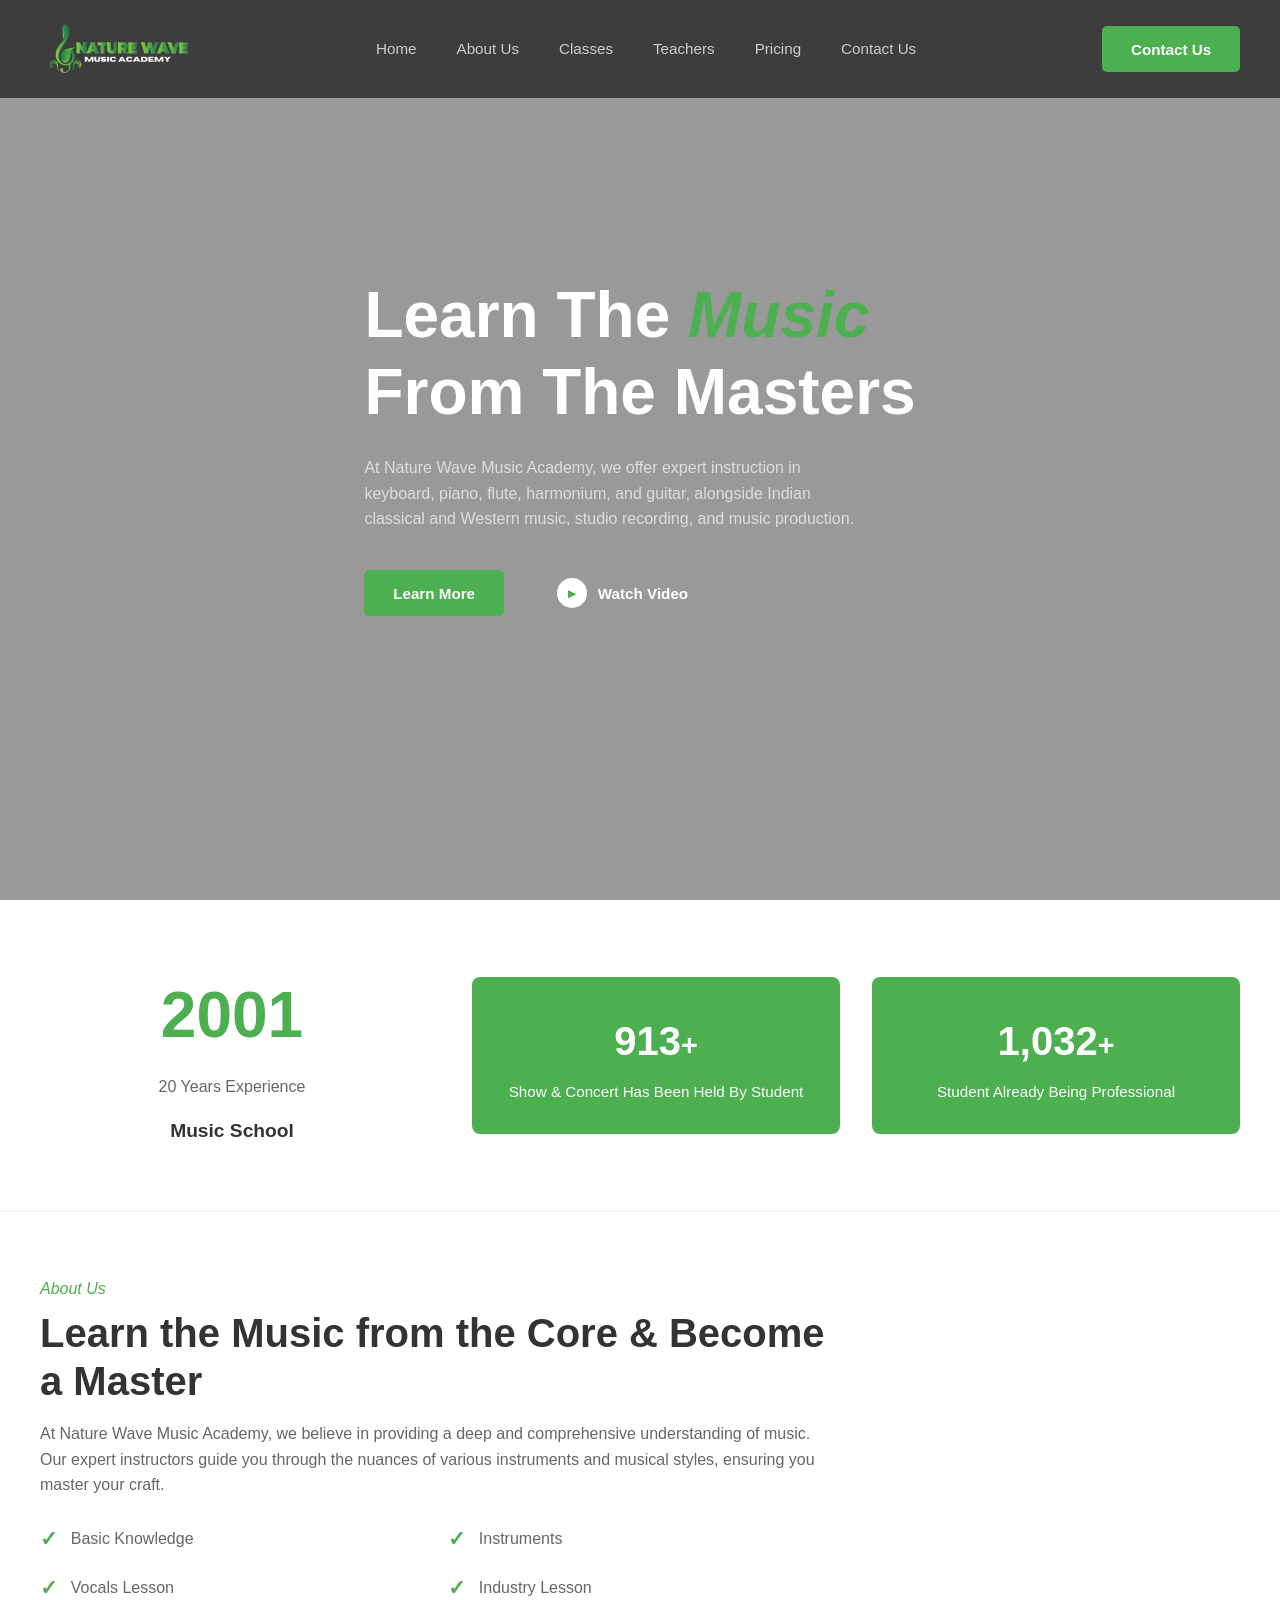
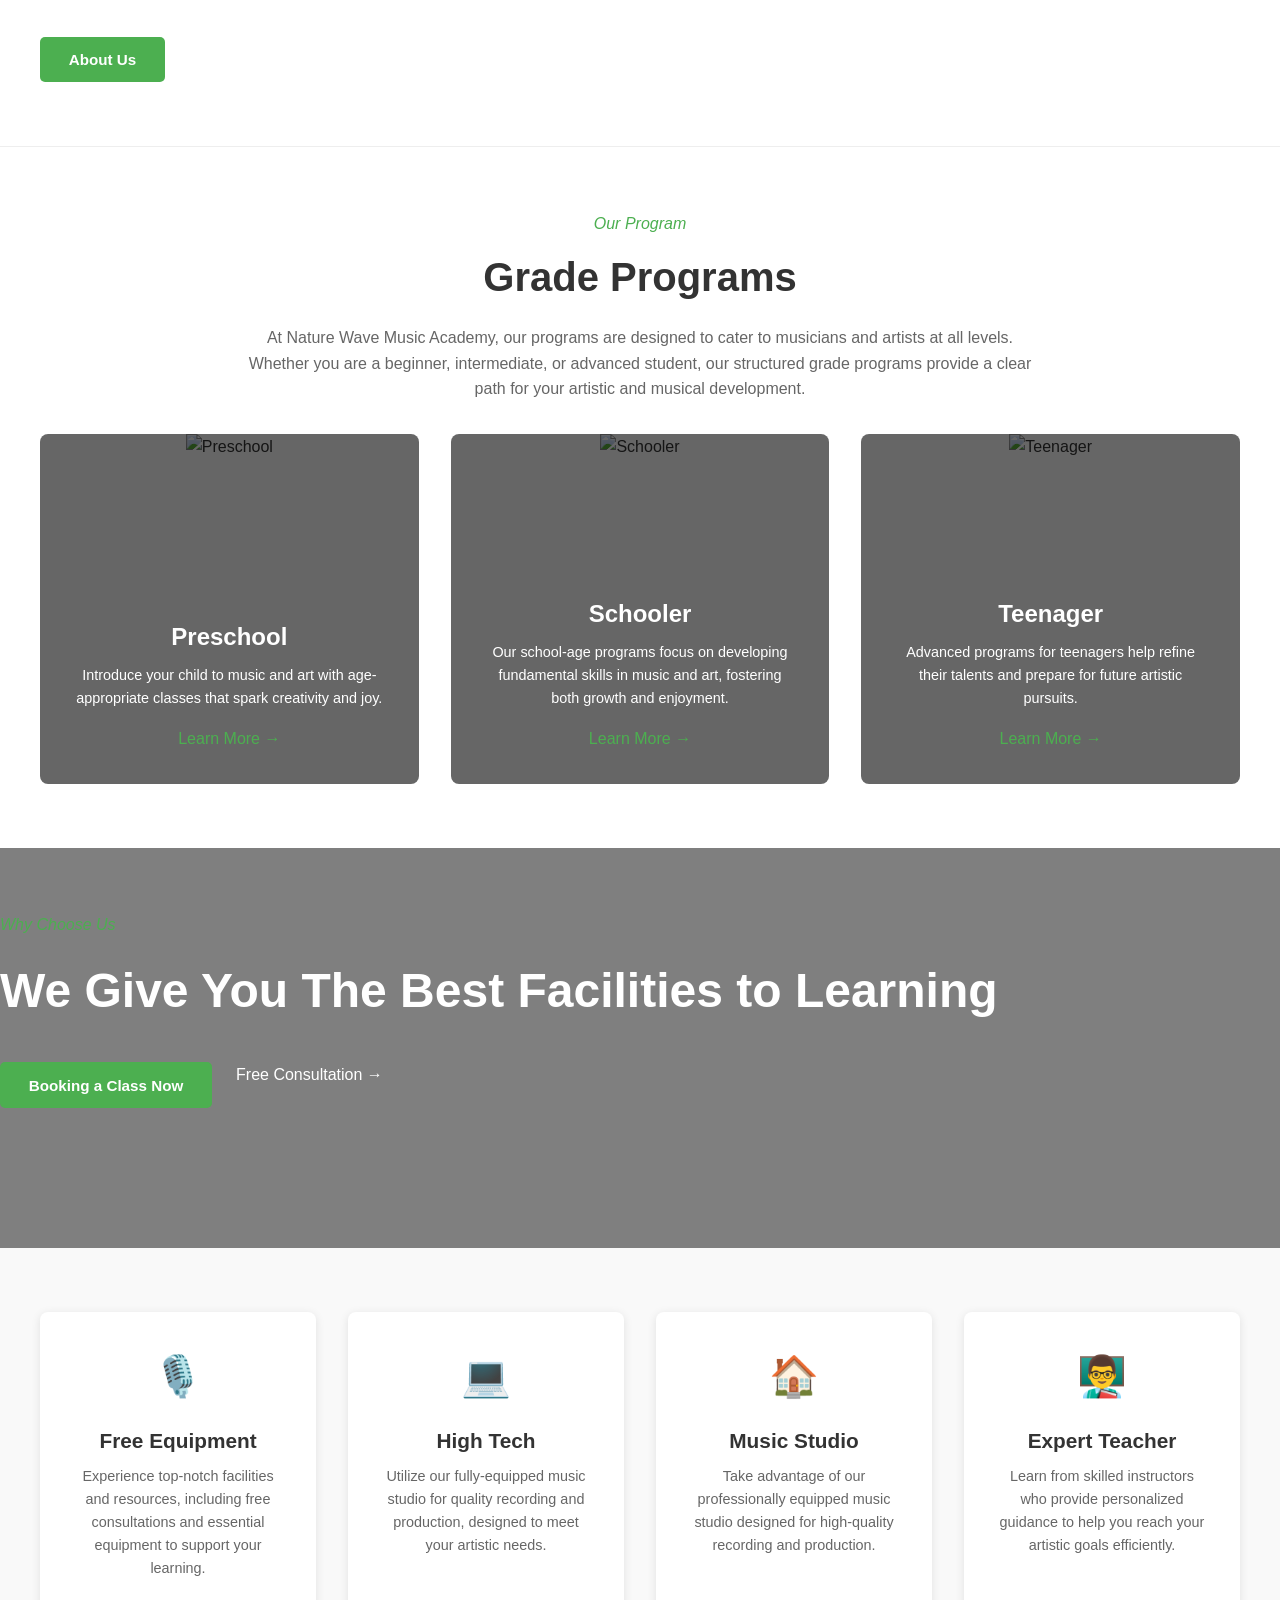
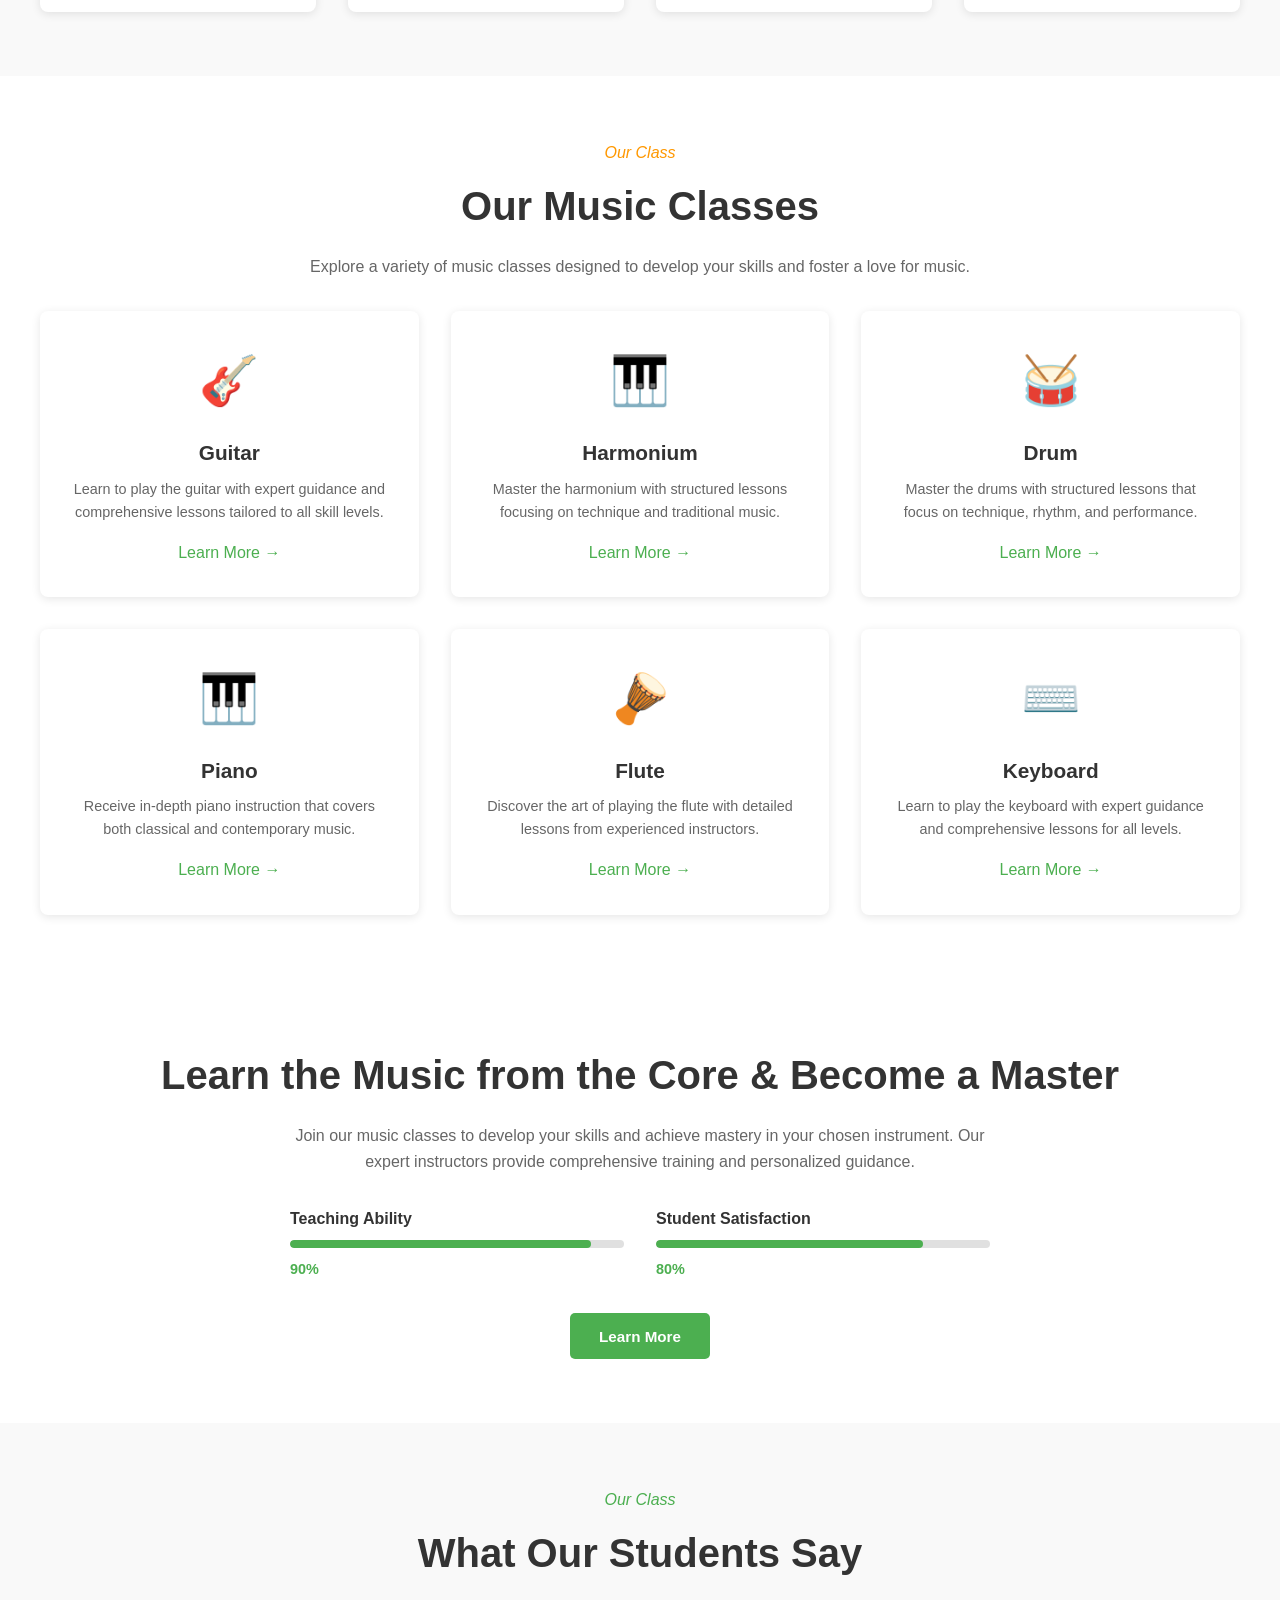
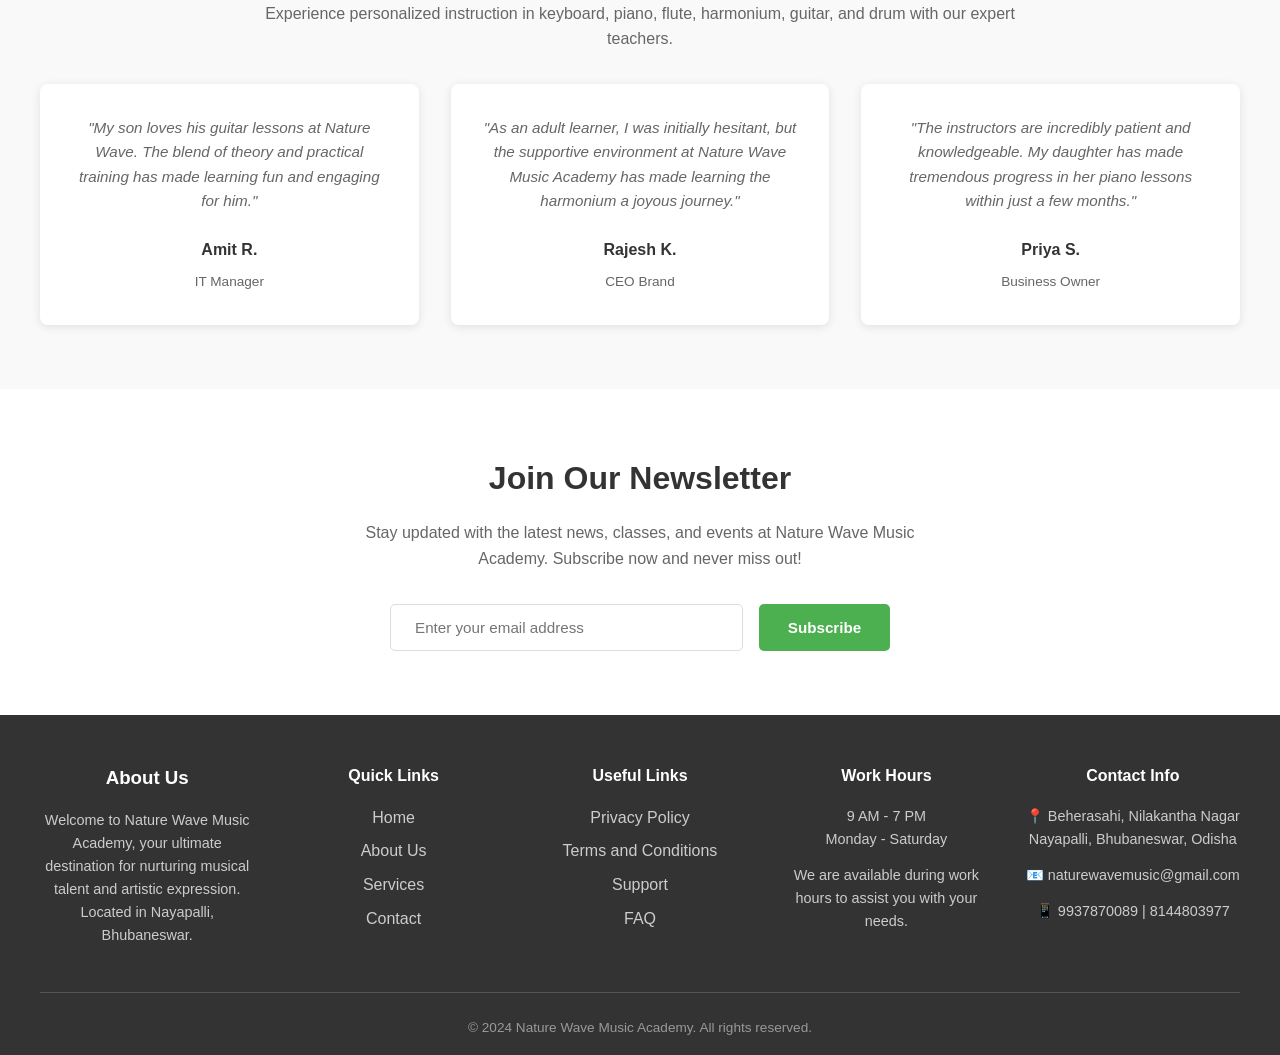
==== index.html @ dd975e7f "first commit" ====
<!DOCTYPE html>
<html lang="en">
<head>
    <meta charset="UTF-8">
    <meta name="viewport" content="width=device-width, initial-scale=1.0">
    <title>Nature Wave Music Academy</title>
    <link rel="stylesheet" href="css/style.css">
</head>
<body>
    <!-- Navigation Bar -->
    <nav class="navbar">
        <div class="container navbar-container">
            <div class="logo">
                <img src="images/logo.png" alt="Nature Wave Music Academy">
                <!-- <span>NATURE WAVE<br>MUSIC ACADEMY</span> -->
            </div>
            <ul class="nav-menu">
                <li><a href="index.html" class="nav-link">Home</a></li>
                <li><a href="about-us.html" class="nav-link">About Us</a></li>
                <li><a href="classes.html" class="nav-link">Classes</a></li>
                <li><a href="teachers.html" class="nav-link">Teachers</a></li>
                <li><a href="pricing.html" class="nav-link">Pricing</a></li>
                <li><a href="contact-us.html" class="nav-link">Contact Us</a></li>
            </ul>
            <button class="btn btn-contact">Contact Us</button>
        </div>
    </nav>

    <main>
        <!-- Hero Section -->
        <section id="home" class="hero">
            <div class="hero-bg slideshow-container">
                <div class="slideshow-slide fade" style="display: block;">
                    <img src="images/school-boy-playing-synthesizer-at-home.jpg" alt="Student learning music">
                </div>
                <div class="slideshow-slide fade">
                    <img src="images/group-of-homeschooling-children-with-teacher-having-music-lesson-indoors-coronavirus-concept-.jpg" alt="Students with teacher">
                </div>
                <div class="slideshow-slide fade">
                    <img src="images/music.jpg" alt="Music education">
                </div>
            </div>
            <div class="hero-overlay"></div>
            <div class="container">
                <div class="hero-content">
                    <h2 class="hero-title">
                        Learn The <span class="hero-accent">Music</span><br>
                        From The Masters
                    </h2>
                    <p class="hero-description">At Nature Wave Music Academy, we offer expert instruction in keyboard, piano, flute, harmonium, and guitar, alongside Indian classical and Western music, studio recording, and music production.</p>
                    <div class="hero-buttons">
                        <button class="btn btn-primary">Learn More</button>
                        <button class="btn btn-video">
                            <span class="play-icon">▶</span> Watch Video
                        </button>
                    </div>
                </div>
            </div>
        </section>

        <!-- Year & Experience Section -->
        <section class="experience-section">
            <div class="container">
                <div class="experience-content">
                    <div class="year-block">
                        <h3 class="year-number">2001</h3>
                        <p class="year-text">20 Years Experience</p>
                        <h4>Music School</h4>
                    </div>
                    <div class="stats-block">
                        <div class="stat-item">
                            <h3 class="stat-number counter" data-target="952">0<span>+</span></h3>
                            <p class="stat-text">Show & Concert Has Been Held By Student</p>
                        </div>
                        <div class="stat-item">
                            <h3 class="stat-number counter" data-target="1120">0<span>+</span></h3>
                            <p class="stat-text">Student Already Being Professional</p>
                        </div>
                    </div>
                </div>
            </div>
        </section>

        <!-- About Us Section -->
        <section id="about" class="about-us">
            <div class="container">
                <div class="about-content">
                    <div class="about-text">
                        <p class="subtitle">About Us</p>
                        <h2>Learn the Music from the Core & Become a Master</h2>
                        <p>At Nature Wave Music Academy, we believe in providing a deep and comprehensive understanding of music. Our expert instructors guide you through the nuances of various instruments and musical styles, ensuring you master your craft.</p>
                        <div class="about-features">
                            <div class="about-feature-item">
                                <span class="checkmark">✓</span> Basic Knowledge
                            </div>
                            <div class="about-feature-item">
                                <span class="checkmark">✓</span> Instruments
                            </div>
                            <div class="about-feature-item">
                                <span class="checkmark">✓</span> Vocals Lesson
                            </div>
                            <div class="about-feature-item">
                                <span class="checkmark">✓</span> Industry Lesson
                            </div>
                        </div>
                        <button class="btn btn-primary">About Us</button>
                    </div>
                </div>
            </div>
        </section>

        <!-- Grade Programs Section -->
        <section id="programs" class="programs">
            <div class="container">
                <p class="subtitle">Our Program</p>
                <h2>Grade Programs</h2>
                <p class="description">At Nature Wave Music Academy, our programs are designed to cater to musicians and artists at all levels. Whether you are a beginner, intermediate, or advanced student, our structured grade programs provide a clear path for your artistic and musical development.</p>
                
                <div class="programs-grid">
                    <div class="program-card">
                        <img src="images/preschool.jpg" alt="Preschool">
                        <div class="card-overlay">
                            <h3>Preschool</h3>
                            <p>Introduce your child to music and art with age-appropriate classes that spark creativity and joy.</p>
                            <a href="#" class="learn-more">Learn More →</a>
                        </div>
                    </div>
                    <div class="program-card">
                        <img src="images/schooler.jpg" alt="Schooler">
                        <div class="card-overlay">
                            <h3>Schooler</h3>
                            <p>Our school-age programs focus on developing fundamental skills in music and art, fostering both growth and enjoyment.</p>
                            <a href="#" class="learn-more">Learn More →</a>
                        </div>
                    </div>
                    <div class="program-card">
                        <img src="images/teenager.jpg" alt="Teenager">
                        <div class="card-overlay">
                            <h3>Teenager</h3>
                            <p>Advanced programs for teenagers help refine their talents and prepare for future artistic pursuits.</p>
                            <a href="#" class="learn-more">Learn More →</a>
                        </div>
                    </div>
                </div>
            </div>
        </section>

        <!-- Facilities Section -->
        <section class="facilities">
            <div class="facility-bg">
                <div class="facility-overlay">
                    <div class="container">
                        <p class="subtitle">Why Choose Us</p>
                        <h2>We Give You The Best Facilities to Learning</h2>
                        <div class="buttons">
                            <button class="btn btn-primary">Booking a Class Now</button>
                            <a href="#" class="link-arrow">Free Consultation →</a>
                        </div>
                    </div>
                </div>
            </div>
        </section>

        <!-- Features Section -->
        <section class="features-section">
            <div class="container">
                <div class="features-grid">
                    <div class="feature-box">
                        <div class="icon">🎙️</div>
                        <h3>Free Equipment</h3>
                        <p>Experience top-notch facilities and resources, including free consultations and essential equipment to support your learning.</p>
                    </div>
                    <div class="feature-box">
                        <div class="icon">💻</div>
                        <h3>High Tech</h3>
                        <p>Utilize our fully-equipped music studio for quality recording and production, designed to meet your artistic needs.</p>
                    </div>
                    <div class="feature-box">
                        <div class="icon">🏠</div>
                        <h3>Music Studio</h3>
                        <p>Take advantage of our professionally equipped music studio designed for high-quality recording and production.</p>
                    </div>
                    <div class="feature-box">
                        <div class="icon">👨‍🏫</div>
                        <h3>Expert Teacher</h3>
                        <p>Learn from skilled instructors who provide personalized guidance to help you reach your artistic goals efficiently.</p>
                    </div>
                </div>
            </div>
        </section>

        <!-- Classes Section -->
        <section id="classes" class="classes">
            <div class="container">
                <p class="subtitle">Our Class</p>
                <h2>Our Music Classes</h2>
                <p class="description">Explore a variety of music classes designed to develop your skills and foster a love for music.</p>
                
                <div class="classes-grid">
                    <div class="class-card">
                        <div class="class-icon">🎸</div>
                        <h3>Guitar</h3>
                        <p>Learn to play the guitar with expert guidance and comprehensive lessons tailored to all skill levels.</p>
                        <a href="#" class="learn-more">Learn More →</a>
                    </div>
                    <div class="class-card">
                        <div class="class-icon">🎹</div>
                        <h3>Harmonium</h3>
                        <p>Master the harmonium with structured lessons focusing on technique and traditional music.</p>
                        <a href="#" class="learn-more">Learn More →</a>
                    </div>
                    <div class="class-card">
                        <div class="class-icon">🥁</div>
                        <h3>Drum</h3>
                        <p>Master the drums with structured lessons that focus on technique, rhythm, and performance.</p>
                        <a href="#" class="learn-more">Learn More →</a>
                    </div>
                    <div class="class-card">
                        <div class="class-icon">🎹</div>
                        <h3>Piano</h3>
                        <p>Receive in-depth piano instruction that covers both classical and contemporary music.</p>
                        <a href="#" class="learn-more">Learn More →</a>
                    </div>
                    <div class="class-card">
                        <div class="class-icon">🪘</div>
                        <h3>Flute</h3>
                        <p>Discover the art of playing the flute with detailed lessons from experienced instructors.</p>
                        <a href="#" class="learn-more">Learn More →</a>
                    </div>
                    <div class="class-card">
                        <div class="class-icon">⌨️</div>
                        <h3>Keyboard</h3>
                        <p>Learn to play the keyboard with expert guidance and comprehensive lessons for all levels.</p>
                        <a href="#" class="learn-more">Learn More →</a>
                    </div>
                </div>
            </div>
        </section>

        <!-- Join Class Section -->
        <section class="join-class">
            <div class="container">
                <div class="join-content">
                    <h2>Learn the Music from the Core & Become a Master</h2>
                    <p>Join our music classes to develop your skills and achieve mastery in your chosen instrument. Our expert instructors provide comprehensive training and personalized guidance.</p>
                    <div class="skills-bar">
                        <div class="skill-item">
                            <h4>Teaching Ability</h4>
                            <div class="progress-bar">
                                <div class="progress" style="width: 90%"></div>
                            </div>
                            <span>90%</span>
                        </div>
                        <div class="skill-item">
                            <h4>Student Satisfaction</h4>
                            <div class="progress-bar">
                                <div class="progress" style="width: 80%"></div>
                            </div>
                            <span>80%</span>
                        </div>
                    </div>
                    <button class="btn btn-primary">Learn More</button>
                </div>
            </div>
        </section>

        <!-- Testimonials Section -->
        <section class="testimonials">
            <div class="container">
                <p class="subtitle">Our Class</p>
                <h2>What Our Students Say</h2>
                <p class="description">Experience personalized instruction in keyboard, piano, flute, harmonium, guitar, and drum with our expert teachers.</p>
                
                <div class="testimonials-grid">
                    <div class="testimonial-card">
                        <p class="testimonial-text">"My son loves his guitar lessons at Nature Wave. The blend of theory and practical training has made learning fun and engaging for him."</p>
                        <div class="testimonial-author">
                            <h4>Amit R.</h4>
                            <span>IT Manager</span>
                        </div>
                    </div>
                    <div class="testimonial-card">
                        <p class="testimonial-text">"As an adult learner, I was initially hesitant, but the supportive environment at Nature Wave Music Academy has made learning the harmonium a joyous journey."</p>
                        <div class="testimonial-author">
                            <h4>Rajesh K.</h4>
                            <span>CEO Brand</span>
                        </div>
                    </div>
                    <div class="testimonial-card">
                        <p class="testimonial-text">"The instructors are incredibly patient and knowledgeable. My daughter has made tremendous progress in her piano lessons within just a few months."</p>
                        <div class="testimonial-author">
                            <h4>Priya S.</h4>
                            <span>Business Owner</span>
                        </div>
                    </div>
                </div>
            </div>
        </section>

        <!-- Newsletter Section -->
        <section class="newsletter">
            <div class="container">
                <h2>Join Our Newsletter</h2>
                <p>Stay updated with the latest news, classes, and events at Nature Wave Music Academy. Subscribe now and never miss out!</p>
                <form class="newsletter-form">
                    <input type="email" placeholder="Enter your email address" required>
                    <button type="submit" class="btn btn-primary">Subscribe</button>
                </form>
            </div>
        </section>
    </main>

    <!-- Footer -->
    <footer class="footer">
        <div class="container">
            <div class="footer-content">
                <div class="footer-section">
                    <h3>About Us</h3>
                    <p>Welcome to Nature Wave Music Academy, your ultimate destination for nurturing musical talent and artistic expression. Located in Nayapalli, Bhubaneswar.</p>
                </div>
                <div class="footer-section">
                    <h4>Quick Links</h4>
                    <ul>
                        <li><a href="#home">Home</a></li>
                        <li><a href="#about">About Us</a></li>
                        <li><a href="#services">Services</a></li>
                        <li><a href="#contact">Contact</a></li>
                    </ul>
                </div>
                <div class="footer-section">
                    <h4>Useful Links</h4>
                    <ul>
                        <li><a href="#">Privacy Policy</a></li>
                        <li><a href="#">Terms and Conditions</a></li>
                        <li><a href="#">Support</a></li>
                        <li><a href="#">FAQ</a></li>
                    </ul>
                </div>
                <div class="footer-section">
                    <h4>Work Hours</h4>
                    <p>9 AM - 7 PM<br>Monday - Saturday</p>
                    <p>We are available during work hours to assist you with your needs.</p>
                </div>
                <div class="footer-section">
                    <h4>Contact Info</h4>
                    <p>📍 Beherasahi, Nilakantha Nagar<br>Nayapalli, Bhubaneswar, Odisha</p>
                    <p>📧 naturewavemusic@gmail.com</p>
                    <p>📱 9937870089 | 8144803977</p>
                </div>
            </div>
            <div class="footer-bottom">
                <p>&copy; 2024 Nature Wave Music Academy. All rights reserved.</p>
            </div>
        </div>
    </footer>

    <script src="js/script.js"></script>
</body>
</html>
---- css/style.css ----
* {
    margin: 0;
    padding: 0;
    box-sizing: border-box;
}

:root {
    --primary-color: #4CAF50;
    --dark-color: #333;
    --light-gray: #f4f4f4;
    --text-gray: #666;
}

body {
    font-family: 'Segoe UI', Tahoma, Geneva, Verdana, sans-serif;
    line-height: 1.6;
    color: var(--dark-color);
}

.container {
    max-width: 1400px;
    margin: 0 auto;
    padding: 0 40px;
}

/* Navigation Bar */
.navbar {
    position: fixed;
    top: 0;
    left: 0;
    right: 0;
    background: rgba(0, 0, 0, 0.6);
    padding: 1.5rem 0;
    z-index: 100;
    backdrop-filter: blur(5px);
}

.navbar-container {
    display: flex;
    justify-content: space-between;
    align-items: center;
}

.logo {
    display: flex;
    align-items: center;
    gap: 0.8rem;
    color: var(--primary-color);
    font-weight: bold;
    font-size: 0.85rem;
    line-height: 1.3;
}

.logo img {
    height: 50px;
    width: 150px;
}

.nav-menu {
    list-style: none;
    display: flex;
    gap: 2.5rem;
    flex: 1;
    justify-content: center;
}

.nav-link {
    text-decoration: none;
    color: #ccc;
    font-size: 0.95rem;
    transition: color 0.3s;
}

.nav-link:hover {
    color: var(--primary-color);
}

.btn-contact {
    background: var(--primary-color);
    color: white;
    border: none;
    padding: 0.7rem 2rem;
    border-radius: 5px;
    cursor: pointer;
    font-weight: 600;
    transition: background 0.3s;
}

.btn-contact:hover {
    background: #45a049;
}

/* Hero Section */
.hero {
    position: relative;
    height: 100vh;
    display: flex;
    align-items: center;
    margin-top: 0px;
    overflow: hidden;
}

.hero-bg {
    position: absolute;
    top: 0;
    left: 0;
    right: 0;
    bottom: 0;
    overflow: hidden;
}

.hero-bg img {
    width: 100%;
    height: 100%;
    object-fit: cover;
}

/* Slideshow Styles */
.slideshow-container {
    position: relative;
}

.slideshow-slide {
    position: absolute;
    top: 0;
    left: 0;
    width: 100%;
    height: 100%;
    opacity: 0;
    transition: opacity 0.5s ease-in-out;
}

.slideshow-slide.fade {
    opacity: 0;
    animation: fade 15s ease-in-out infinite;
}

.slideshow-slide.fade:nth-child(1) {
    animation-delay: 0s;
}

.slideshow-slide.fade:nth-child(2) {
    animation-delay: 5s;
}

.slideshow-slide.fade:nth-child(3) {
    animation-delay: 10s;
}

.slideshow-slide img {
    width: 100%;
    height: 100%;
    object-fit: cover;
    animation: kenBurnsZoom 5s ease-in-out forwards;
}

@keyframes fade {
    0% {
        opacity: 0;
    }
    10% {
        opacity: 1;
    }
    90% {
        opacity: 1;
    }
    100% {
        opacity: 0;
    }
}

@keyframes kenBurnsZoom {
    0% {
        transform: scale(1);
    }
    100% {
        transform: scale(1.05);
    }
}

.hero-overlay {
    position: absolute;
    top: 0;
    left: 0;
    right: 0;
    bottom: 0;
    background: rgba(0, 0, 0, 0.4);
}

.hero-content {
    position: relative;
    z-index: 2;
    max-width: 600px;
}

.hero-title {
    font-size: 4rem;
    color: white;
    line-height: 1.2;
    margin-bottom: 1.5rem;
    font-weight: 700;
}

.hero-accent {
    color: var(--primary-color);
    font-style: italic;
}

.hero-description {
    color: #ddd;
    font-size: 1rem;
    line-height: 1.6;
    margin-bottom: 2rem;
    max-width: 500px;
}

.hero-buttons {
    display: flex;
    gap: 1.5rem;
    align-items: center;
}

.btn {
    padding: 0.9rem 1.8rem;
    border: none;
    border-radius: 5px;
    cursor: pointer;
    font-weight: 600;
    transition: all 0.3s;
    font-size: 0.95rem;
}

.btn-primary {
    background: var(--primary-color);
    color: white;
}

.btn-primary:hover {
    background: #45a049;
    transform: translateY(-2px);
}

.btn-video {
    background: transparent;
    color: white;
    border: 2px solid white;
    display: flex;
    align-items: center;
    gap: 0.7rem;
    padding: 0.8rem 1.5rem;
}

.btn-video:hover {
    background: white;
    color: var(--dark-color);
}

.play-icon {
    display: inline-flex;
    align-items: center;
    justify-content: center;
    width: 30px;
    height: 30px;
    background: white;
    color: var(--primary-color);
    border-radius: 50%;
    font-size: 0.6rem;
}

.btn-video:hover .play-icon {
    background: var(--primary-color);
    color: white;
}

/* Experience Section */
.experience-section {
    padding: 4rem 0;
    background: white;
    border-bottom: 1px solid #eee;
}

.experience-content {
    display: grid;
    grid-template-columns: 1fr 2fr;
    gap: 3rem;
    align-items: center;
}

.year-block {
    text-align: center;
}

.year-number {
    font-size: 4rem;
    font-weight: bold;
    color: var(--primary-color);
    margin-bottom: 0.5rem;
}

.year-text {
    font-size: 1rem;
    color: var(--text-gray);
    margin-bottom: 1rem;
}

.year-block h4 {
    font-size: 1.2rem;
    color: var(--dark-color);
}

.stats-block {
    display: grid;
    grid-template-columns: 1fr 1fr;
    gap: 2rem;
}

.stat-item {
    background: var(--primary-color);
    color: white;
    padding: 2rem;
    border-radius: 8px;
    text-align: center;
}

.stat-number {
    font-size: 2.5rem;
    margin-bottom: 0.5rem;
}

.stat-number span {
    font-size: 1.8rem;
}

.stat-text {
    font-size: 0.95rem;
    line-height: 1.4;
}

/* Hero Section */
.hero {
    position: relative;
    height: 100vh;
    display: flex;
    align-items: center;
    margin-top: 0px;
    overflow: hidden;
}

.hero-bg {
    position: absolute;
    top: 0;
    left: 0;
    right: 0;
    bottom: 0;
}

.hero-bg img {
    width: 100%;
    height: 100%;
    object-fit: cover;
}

.hero-overlay {
    position: absolute;
    top: 0;
    left: 0;
    right: 0;
    bottom: 0;
    background: rgba(0, 0, 0, 0.4);
}

.hero-content {
    position: relative;
    z-index: 2;
    max-width: 600px;
}

.hero-title {
    font-size: 4rem;
    color: white;
    line-height: 1.2;
    margin-bottom: 1.5rem;
    font-weight: 700;
}

.hero-accent {
    color: var(--primary-color);
    font-style: italic;
}

.hero-description {
    color: #ddd;
    font-size: 1rem;
    line-height: 1.6;
    margin-bottom: 2rem;
    max-width: 500px;
}

.hero-buttons {
    display: flex;
    gap: 1.5rem;
    align-items: center;
}

/* About Us Section */
.about-us {
    padding: 4rem 0;
    background: white;
    border-bottom: 1px solid #eee;
}

.about-content {
    display: grid;
    grid-template-columns: 1fr;
}

.about-text {
    max-width: 800px;
}

.about-text .subtitle {
    color: var(--primary-color);
    font-style: italic;
    margin-bottom: 0.5rem;
}

.about-text h2 {
    font-size: 2.5rem;
    margin-bottom: 1rem;
    line-height: 1.2;
    color: var(--dark-color);
}

.about-text > p {
    color: var(--text-gray);
    margin-bottom: 1.5rem;
    line-height: 1.6;
}

.about-features {
    display: grid;
    grid-template-columns: 1fr 1fr;
    gap: 1rem;
    margin: 1.5rem 0 2rem;
}

.about-feature-item {
    display: flex;
    align-items: center;
    gap: 0.8rem;
    font-size: 1rem;
    color: var(--text-gray);
}

.about-feature-item .checkmark {
    color: var(--primary-color);
    font-weight: bold;
    font-size: 1.3rem;
    flex-shrink: 0;
}

/* Programs Section */
.programs {
    padding: 4rem 0;
    background: white;
    text-align: center;
}

.programs .subtitle {
    color: var(--primary-color);
    font-style: italic;
}

.programs h2 {
    font-size: 2.5rem;
    margin: 0.5rem 0 1rem;
}

.programs .description {
    max-width: 800px;
    margin: 0 auto 2rem;
    color: var(--text-gray);
}

.programs-grid {
    display: grid;
    grid-template-columns: repeat(3, 1fr);
    gap: 2rem;
}

.program-card {
    position: relative;
    overflow: hidden;
    border-radius: 8px;
    height: 350px;
    cursor: pointer;
}

.program-card img {
    width: 100%;
    height: 100%;
    object-fit: cover;
    transition: transform 0.3s;
}

.program-card:hover img {
    transform: scale(1.05);
}

.card-overlay {
    position: absolute;
    top: 0;
    left: 0;
    right: 0;
    bottom: 0;
    background: rgba(0, 0, 0, 0.6);
    color: white;
    display: flex;
    flex-direction: column;
    justify-content: flex-end;
    padding: 2rem;
    transition: background 0.3s;
}

.program-card:hover .card-overlay {
    background: rgba(0, 0, 0, 0.75);
}

.card-overlay h3 {
    font-size: 1.5rem;
    margin-bottom: 0.5rem;
}

.card-overlay p {
    font-size: 0.9rem;
    margin-bottom: 1rem;
}

.learn-more {
    color: var(--primary-color);
    text-decoration: none;
    font-weight: 500;
    transition: color 0.3s;
}

.learn-more:hover {
    color: #45a049;
}

/* Facilities Section */
.facilities {
    position: relative;
    min-height: 400px;
    display: flex;
    align-items: center;
}

.facility-bg {
    position: absolute;
    top: 0;
    left: 0;
    right: 0;
    bottom: 0;
    background: linear-gradient(rgba(0, 0, 0, 0.5), rgba(0, 0, 0, 0.5)), url('images/facility-bg.jpg');
    background-size: cover;
    background-position: center;
}

.facility-overlay {
    position: relative;
    z-index: 2;
    width: 100%;
}

.facility-overlay .container {
    padding: 4rem 0;
}

.facility-overlay .subtitle {
    color: var(--primary-color);
    font-style: italic;
}

.facility-overlay h2 {
    font-size: 3rem;
    color: white;
    margin: 1rem 0 2rem;
}

.buttons {
    display: flex;
    gap: 1.5rem;
    justify-content: flex-start;
    flex-wrap: wrap;
}

.link-arrow {
    color: white;
    text-decoration: none;
    font-weight: 500;
    transition: color 0.3s;
}

.link-arrow:hover {
    color: var(--primary-color);
}

/* Features Section */
.features-section {
    padding: 4rem 0;
    background: #f9f9f9;
}

.features-grid {
    display: grid;
    grid-template-columns: repeat(4, 1fr);
    gap: 2rem;
}

.feature-box {
    background: white;
    padding: 2rem;
    border-radius: 8px;
    text-align: center;
    box-shadow: 0 2px 10px rgba(0, 0, 0, 0.1);
    transition: transform 0.3s;
}

.feature-box:hover {
    transform: translateY(-5px);
}

.icon {
    font-size: 2.5rem;
    margin-bottom: 1rem;
}

.feature-box h3 {
    font-size: 1.3rem;
    margin-bottom: 0.5rem;
}

.feature-box p {
    color: var(--text-gray);
    font-size: 0.9rem;
}

/* Classes Section */
.classes {
    padding: 4rem 0;
    background: white;
    text-align: center;
}

.classes .subtitle {
    color: #ff9800;
    font-style: italic;
}

.classes h2 {
    font-size: 2.5rem;
    margin: 0.5rem 0 1rem;
}

.classes .description {
    max-width: 800px;
    margin: 0 auto 2rem;
    color: var(--text-gray);
}

.classes-grid {
    display: grid;
    grid-template-columns: repeat(3, 1fr);
    gap: 2rem;
}

.class-card {
    background: white;
    padding: 2rem;
    border-radius: 8px;
    box-shadow: 0 2px 10px rgba(0, 0, 0, 0.1);
    transition: transform 0.3s;
}

.class-card:hover {
    transform: translateY(-5px);
}

.class-icon {
    font-size: 3rem;
    margin-bottom: 1rem;
}

.class-card h3 {
    font-size: 1.3rem;
    margin-bottom: 0.5rem;
}

.class-card p {
    color: var(--text-gray);
    font-size: 0.9rem;
    margin-bottom: 1rem;
}

/* Join Class Section */
.join-class {
    padding: 4rem 0;
    background: white;
    text-align: center;
}

.join-content h2 {
    font-size: 2.5rem;
    margin-bottom: 1rem;
}

.join-content p {
    max-width: 700px;
    margin: 0 auto 2rem;
    color: var(--text-gray);
    font-size: 1rem;
}

.skills-bar {
    display: grid;
    grid-template-columns: repeat(2, 1fr);
    gap: 2rem;
    margin: 2rem 0;
    max-width: 700px;
    margin-left: auto;
    margin-right: auto;
    text-align: left;
}

.skill-item h4 {
    margin-bottom: 0.5rem;
}

.progress-bar {
    background: #e0e0e0;
    height: 8px;
    border-radius: 5px;
    overflow: hidden;
    margin: 0.5rem 0;
}

.progress {
    background: var(--primary-color);
    height: 100%;
    border-radius: 5px;
    transition: width 0.3s ease;
}

.skill-item span {
    font-weight: bold;
    color: var(--primary-color);
    font-size: 0.9rem;
}

/* Testimonials Section */
.testimonials {
    padding: 4rem 0;
    background: #f9f9f9;
    text-align: center;
}

.testimonials .subtitle {
    color: var(--primary-color);
    font-style: italic;
}

.testimonials h2 {
    font-size: 2.5rem;
    margin: 0.5rem 0 1rem;
}

.testimonials .description {
    max-width: 800px;
    margin: 0 auto 2rem;
    color: var(--text-gray);
}

.testimonials-grid {
    display: grid;
    grid-template-columns: repeat(3, 1fr);
    gap: 2rem;
}

.testimonial-card {
    background: white;
    padding: 2rem;
    border-radius: 8px;
    box-shadow: 0 2px 10px rgba(0, 0, 0, 0.1);
    transition: transform 0.3s;
}

.testimonial-card:hover {
    transform: translateY(-5px);
}

.testimonial-text {
    color: var(--text-gray);
    font-size: 0.95rem;
    line-height: 1.6;
    margin-bottom: 1.5rem;
    font-style: italic;
}

.testimonial-author h4 {
    margin-bottom: 0.3rem;
    color: var(--dark-color);
}

.testimonial-author span {
    font-size: 0.85rem;
    color: var(--text-gray);
}

/* Newsletter Section */
.newsletter {
    padding: 4rem 0;
    background: white;
    text-align: center;
}

.newsletter h2 {
    font-size: 2rem;
    margin-bottom: 1rem;
}

.newsletter p {
    max-width: 600px;
    margin: 0 auto 2rem;
    color: var(--text-gray);
}

.newsletter-form {
    display: flex;
    gap: 1rem;
    max-width: 500px;
    margin: 0 auto;
    flex-wrap: wrap;
    justify-content: center;
}

.newsletter-form input {
    flex: 1;
    min-width: 200px;
    padding: 0.9rem 1.5rem;
    border: 1px solid #ddd;
    border-radius: 5px;
    font-size: 0.95rem;
}

.newsletter-form input:focus {
    outline: none;
    border-color: var(--primary-color);
}

/* Footer */
.footer {
    background: var(--dark-color);
    color: #ccc;
    padding: 3rem 0 1rem;
}

.footer-content {
    display: grid;
    grid-template-columns: repeat(5, 1fr);
    gap: 2rem;
    margin-bottom: 2rem;
}

.footer-section h3,
.footer-section h4 {
    color: white;
    margin-bottom: 1rem;
}

.footer-section p {
    font-size: 0.9rem;
    line-height: 1.6;
    margin-bottom: 0.8rem;
}

.footer-section ul {
    list-style: none;
}

.footer-section ul li {
    margin-bottom: 0.5rem;
}

.footer-section a {
    color: #ccc;
    text-decoration: none;
    transition: color 0.3s;
}

.footer-section a:hover {
    color: var(--primary-color);
}

.footer-bottom {
    border-top: 1px solid #555;
    padding-top: 1.5rem;
    text-align: center;
    color: #999;
    font-size: 0.85rem;
}

/* ===== ABOUT US PAGE ===== */

/* Breadcrumb */
.breadcrumb {
    background: #f9f9f9;
    padding: 1rem 0;
    border-bottom: 1px solid #eee;
}

.breadcrumb a,
.breadcrumb span {
    color: var(--text-gray);
    font-size: 0.9rem;
}

.breadcrumb a {
    color: var(--primary-color);
    text-decoration: none;
}

.breadcrumb a:hover {
    text-decoration: underline;
}

/* About Hero */
.about-hero,
.contact-hero {
    padding: 4rem 0;
    background: linear-gradient(135deg, rgba(76, 175, 80, 0.1), rgba(76, 175, 80, 0.05));
    position: relative;
    overflow: hidden;
}

.hero-bg-contact {
    position: absolute;
    top: 0;
    left: 0;
    width: 100%;
    height: 100%;
    background: url('data:image/svg+xml,<svg xmlns="http://www.w3.org/2000/svg" viewBox="0 0 1200 600"><defs><pattern id="grid" width="40" height="40" patternUnits="userSpaceOnUse"><path d="M 40 0 L 0 0 0 40" fill="none" stroke="rgba(76,175,80,0.05)" stroke-width="1"/></pattern></defs><rect width="1200" height="600" fill="white"/><rect width="1200" height="600" fill="url(%23grid)"/></svg>');
    opacity: 0.5;
}

.hero-overlay-contact {
    position: absolute;
    top: 0;
    left: 0;
    width: 100%;
    height: 100%;
    background: linear-gradient(135deg, rgba(76, 175, 80, 0.08), rgba(76, 175, 80, 0.03));
}

.about-hero h1,
.contact-hero h1 {
    font-size: 2.8rem;
    color: var(--dark-color);
    position: relative;
    z-index: 2;
}

.hero-subtitle {
    font-size: 1.1rem;
    color: var(--text-gray);
    margin-top: 0.8rem;
    position: relative;
    z-index: 2;
}

/* Quick Contact Section */
.quick-contact {
    padding: 3rem 0;
    background: white;
    border-bottom: 1px solid #eee;
}

.quick-contact-grid {
    display: grid;
    grid-template-columns: repeat(4, 1fr);
    gap: 2rem;
}

.quick-contact-btn {
    display: flex;
    flex-direction: column;
    align-items: center;
    text-align: center;
    padding: 2rem;
    background: linear-gradient(135deg, #f9f9f9, white);
    border: 2px solid #eee;
    border-radius: 12px;
    text-decoration: none;
    color: inherit;
    transition: all 0.3s ease;
    cursor: pointer;
}

.quick-contact-btn:hover {
    border-color: var(--primary-color);
    box-shadow: 0 8px 25px rgba(76, 175, 80, 0.15);
    transform: translateY(-5px);
}

.quick-icon {
    font-size: 2.5rem;
    margin-bottom: 1rem;
}

.quick-contact-btn h3 {
    color: var(--dark-color);
    font-size: 1.1rem;
    margin-bottom: 0.5rem;
}

.quick-contact-btn p {
    color: var(--text-gray);
    font-size: 0.9rem;
}

/* Contact Hero */
.about-hero,
.contact-hero {
    position: relative;
}

/* About Content Section */
.about-content-section {
    padding: 4rem 0;
    background: white;
}

.about-header {
    max-width: 900px;
    margin-bottom: 3rem;
    padding-bottom: 2rem;
    border-bottom: 1px solid #eee;
}

.about-header .subtitle {
    color: var(--primary-color);
    font-style: italic;
}

.about-header h2 {
    font-size: 2.5rem;
    margin: 0.5rem 0 1rem;
}

.about-header p {
    color: var(--text-gray);
    margin-bottom: 1.5rem;
    line-height: 1.6;
}

/* CEO Section */
.ceo-section {
    margin-top: 3rem;
}

.ceo-content {
    display: grid;
    grid-template-columns: 1fr 1fr;
    gap: 3rem;
    align-items: center;
    margin-bottom: 3rem;
    padding-bottom: 2rem;
    border-bottom: 1px solid #eee;
}

.ceo-image img {
    width: 100%;
    height: auto;
    border-radius: 8px;
    object-fit: cover;
}

.ceo-info h3 {
    font-size: 1.8rem;
    color: var(--dark-color);
    margin-bottom: 0.5rem;
}

.ceo-title {
    color: var(--primary-color);
    font-weight: 600;
    margin-bottom: 1rem;
}

.ceo-description {
    color: var(--text-gray);
    line-height: 1.8;
}

/* Stats Grid */
.stats-grid {
    display: grid;
    grid-template-columns: repeat(4, 1fr);
    gap: 2rem;
}

.stat-box {
    background: white;
    padding: 2rem;
    border: 1px solid #eee;
    border-radius: 8px;
    text-align: center;
    transition: all 0.3s;
}

.stat-box:hover {
    box-shadow: 0 4px 15px rgba(0, 0, 0, 0.1);
    transform: translateY(-5px);
}

.stat-box h4 {
    font-size: 2.5rem;
    color: var(--primary-color);
    margin-bottom: 0.5rem;
}

.stat-box p {
    color: var(--text-gray);
    font-size: 0.9rem;
}

/* Teachers Section */
.teachers-section {
    padding: 4rem 0;
    background: #f9f9f9;
    text-align: center;
}

.teachers-section .subtitle {
    color: var(--primary-color);
    font-style: italic;
}

.teachers-section h2 {
    font-size: 2.5rem;
    margin: 0.5rem 0 1rem;
}

.teachers-section .description {
    max-width: 800px;
    margin: 0 auto 2rem;
    color: var(--text-gray);
}

.teachers-grid {
    display: grid;
    grid-template-columns: repeat(3, 1fr);
    gap: 2rem;
}

.teacher-card {
    background: white;
    border-radius: 8px;
    overflow: hidden;
    box-shadow: 0 2px 10px rgba(0, 0, 0, 0.1);
    transition: transform 0.3s;
}

.teacher-card:hover {
    transform: translateY(-5px);
}

.teacher-card img {
    width: 100%;
    height: 300px;
    object-fit: cover;
}

.teacher-info {
    padding: 1.5rem;
    text-align: center;
}

.teacher-info .specialty {
    color: var(--primary-color);
    font-size: 0.85rem;
    font-weight: 600;
    margin-bottom: 0.5rem;
}

.teacher-info h3 {
    color: var(--dark-color);
    margin-bottom: 0;
}

/* ===== CONTACT US PAGE ===== */

/* Contact Content Section */
.contact-content-section {
    padding: 4rem 0;
    background: white;
}

.contact-wrapper {
    display: grid;
    grid-template-columns: 1.5fr 1fr;
    gap: 3rem;
}

/* Contact Form */
.contact-form-section h2 {
    font-size: 2rem;
    margin-bottom: 0.5rem;
    color: var(--dark-color);
}

.contact-form-section p {
    color: var(--text-gray);
    margin-bottom: 2rem;
    line-height: 1.6;
}

.form-header {
    margin-bottom: 2rem;
    padding-bottom: 1.5rem;
    border-bottom: 2px solid #eee;
}

.form-header h2 {
    font-size: 1.8rem;
    color: var(--dark-color);
    margin-bottom: 0.5rem;
}

.form-header p {
    color: var(--text-gray);
    font-size: 0.95rem;
}

.contact-form {
    display: flex;
    flex-direction: column;
    gap: 1.5rem;
}

.form-row {
    display: grid;
    grid-template-columns: 1fr 1fr;
    gap: 1.5rem;
}

.form-group {
    display: flex;
    flex-direction: column;
}

.form-group label {
    margin-bottom: 0.6rem;
    color: var(--dark-color);
    font-weight: 600;
    font-size: 0.95rem;
}

.form-group input,
.form-group textarea,
.form-group select {
    padding: 1rem;
    border: 2px solid #eee;
    border-radius: 8px;
    font-size: 0.95rem;
    font-family: inherit;
    transition: all 0.3s ease;
    background: white;
    color: var(--dark-color);
}

.form-group input::placeholder,
.form-group textarea::placeholder {
    color: #999;
}

.form-group input:focus,
.form-group textarea:focus,
.form-group select:focus {
    outline: none;
    border-color: var(--primary-color);
    box-shadow: 0 0 0 4px rgba(76, 175, 80, 0.1);
    background: #f9fff9;
}

.form-group select {
    cursor: pointer;
    appearance: none;
    background-image: url("data:image/svg+xml;charset=UTF-8,%3csvg xmlns='http://www.w3.org/2000/svg' viewBox='0 0 24 24' fill='none' stroke='%234CAF50' stroke-width='2' stroke-linecap='round' stroke-linejoin='round'%3e%3cpolyline points='6 9 12 15 18 9'%3e%3c/polyline%3e%3c/svg%3e");
    background-repeat: no-repeat;
    background-position: right 1rem center;
    background-size: 1.5em;
    padding-right: 2.5rem;
}

.btn-large {
    padding: 1.1rem 2.5rem;
    font-size: 1rem;
}

/* Contact Info Section */
.contact-info-section h2 {
    font-size: 1.8rem;
    margin-bottom: 2rem;
    color: var(--dark-color);
    padding-bottom: 1.5rem;
    border-bottom: 2px solid #eee;
}

.info-box {
    display: flex;
    gap: 1.5rem;
    margin-bottom: 1.8rem;
    padding: 1.5rem;
    background: linear-gradient(135deg, #f9f9f9, white);
    border-left: 4px solid var(--primary-color);
    border-radius: 8px;
    transition: all 0.3s ease;
}

.info-box:hover {
    box-shadow: 0 6px 20px rgba(76, 175, 80, 0.12);
    transform: translateX(5px);
}

.info-icon {
    font-size: 2rem;
    min-width: 3rem;
    text-align: center;
    line-height: 1;
}

.info-content h3 {
    color: var(--dark-color);
    font-size: 1.1rem;
    margin-bottom: 0.6rem;
}

.info-content p {
    color: var(--text-gray);
    font-size: 0.9rem;
    line-height: 1.6;
    margin-bottom: 0.4rem;
}

.info-content a {
    color: var(--primary-color);
    text-decoration: none;
    font-weight: 500;
    transition: color 0.3s;
}

.info-content a:hover {
    color: #45a049;
    text-decoration: underline;
}

/* Social Links */
.social-links {
    display: flex;
    gap: 1rem;
    margin-top: 2rem;
}

.social-btn {
    flex: 1;
    padding: 0.8rem 1rem;
    background: var(--primary-color);
    color: white;
    text-decoration: none;
    border-radius: 5px;
    text-align: center;
    transition: background 0.3s;
    font-size: 0.9rem;
}

.social-btn:hover {
    background: #45a049;
}

/* Map Section */
.map-section {
    padding: 4rem 0;
    background: linear-gradient(135deg, #f9f9f9, white);
}

.map-section h2 {
    text-align: center;
    font-size: 2rem;
    margin-bottom: 2rem;
    color: var(--dark-color);
}

.map-container {
    border-radius: 12px;
    overflow: hidden;
    box-shadow: 0 8px 30px rgba(0, 0, 0, 0.12);
}

.map-container iframe {
    display: block;
    width: 100%;
    height: 500px;
}

/* Why Choose Section */
.why-choose-contact {
    padding: 4rem 0;
    background: white;
}

.why-choose-contact h2 {
    text-align: center;
    font-size: 2.5rem;
    margin-bottom: 3rem;
    color: var(--dark-color);
}

.why-grid {
    display: grid;
    grid-template-columns: repeat(4, 1fr);
    gap: 2rem;
}

.why-item {
    text-align: center;
    padding: 2rem;
    border-radius: 8px;
    background: #f9f9f9;
    transition: all 0.3s;
}

.why-item:hover {
    background: white;
    box-shadow: 0 4px 15px rgba(0, 0, 0, 0.1);
    transform: translateY(-5px);
}

.why-icon {
    font-size: 3rem;
    margin-bottom: 1rem;
}

.why-item h3 {
    color: var(--dark-color);
    margin-bottom: 0.8rem;
}

.why-item p {
    color: var(--text-gray);
    font-size: 0.9rem;
    line-height: 1.6;
}

/* ===== DROPDOWN SECTIONS ===== */

.dropdown-section {
    padding: 3rem 0;
    background: white;
    border-bottom: 1px solid #eee;
}

.dropdown-header {
    text-align: center;
    margin-bottom: 2rem;
}

.dropdown-header h2 {
    font-size: 2rem;
    color: var(--dark-color);
    margin-bottom: 0.5rem;
}

.dropdown-header p {
    color: var(--text-gray);
    font-size: 1rem;
}

.dropdown-container {
    max-width: 900px;
    margin: 0 auto;
}

.dropdown-btn {
    width: 100%;
    padding: 1.5rem;
    background: #f9f9f9;
    border: 2px solid #eee;
    border-radius: 8px;
    cursor: pointer;
    font-size: 1.1rem;
    font-weight: 600;
    color: var(--dark-color);
    display: flex;
    justify-content: space-between;
    align-items: center;
    transition: all 0.3s;
}

.dropdown-btn:hover {
    background: var(--primary-color);
    color: white;
    border-color: var(--primary-color);
}

.dropdown-arrow {
    font-size: 0.8rem;
    transition: transform 0.3s;
}

.dropdown-btn.active .dropdown-arrow {
    transform: rotate(180deg);
}

.dropdown-content {
    background: white;
    padding: 2rem;
    border: 2px solid #eee;
    border-top: none;
    border-radius: 0 0 8px 8px;
    max-height: 500px;
    overflow: hidden;
    transition: max-height 0.3s, padding 0.3s;
}

.dropdown-content.show {
    max-height: 1000px;
    display: block;
}

.dropdown-content p {
    color: var(--text-gray);
    margin-bottom: 1rem;
    line-height: 1.6;
}

.dropdown-content ul {
    list-style: none;
    margin: 1rem 0;
}

.dropdown-content ul li {
    padding: 0.5rem 0;
    color: var(--text-gray);
}

.view-more-link {
    display: inline-block;
    margin-top: 1rem;
    color: var(--primary-color);
    text-decoration: none;
    font-weight: 600;
    transition: color 0.3s;
}

.view-more-link:hover {
    color: #45a049;
}

/* ===== CLASSES PAGE ===== */

.classes-hero,
.teachers-hero,
.pricing-hero {
    padding: 3rem 0;
    background: white;
}

.classes-hero h1,
.teachers-hero h1,
.pricing-hero h1 {
    font-size: 2.5rem;
    color: var(--dark-color);
    margin-bottom: 0.5rem;
}

.classes-hero p,
.teachers-hero p,
.pricing-hero p {
    color: var(--text-gray);
    font-size: 1rem;
}

.classes-content,
.teachers-content,
.pricing-content {
    padding: 4rem 0;
    background: white;
}

.classes-content .subtitle,
.teachers-content .subtitle,
.pricing-content .subtitle {
    color: var(--primary-color);
    font-style: italic;
}

.classes-content h2,
.teachers-content h2,
.pricing-content h2 {
    font-size: 2.5rem;
    margin: 0.5rem 0 1rem;
    color: var(--dark-color);
}

.classes-content .description,
.teachers-content .description,
.pricing-content .description {
    max-width: 800px;
    margin: 0 auto 2rem;
    color: var(--text-gray);
}

.classes-grid {
    display: grid;
    grid-template-columns: repeat(3, 1fr);
    gap: 2rem;
}

.class-detail-card {
    background: white;
    padding: 2rem;
    border-radius: 8px;
    box-shadow: 0 2px 10px rgba(0, 0, 0, 0.1);
    transition: all 0.3s;
    text-align: center;
}

.class-detail-card:hover {
    box-shadow: 0 4px 20px rgba(0, 0, 0, 0.15);
    transform: translateY(-5px);
}

.class-icon {
    font-size: 3rem;
    margin-bottom: 1rem;
}

.class-detail-card h3 {
    color: var(--dark-color);
    font-size: 1.3rem;
    margin-bottom: 1rem;
}

.class-detail-card p {
    color: var(--text-gray);
    margin-bottom: 1rem;
    line-height: 1.6;
}

.class-detail-card ul {
    list-style: none;
    margin: 1rem 0;
}

.class-detail-card ul li {
    padding: 0.5rem 0;
    color: var(--text-gray);
    font-size: 0.9rem;
}

/* Class Schedule Section */
.class-schedule {
    padding: 4rem 0;
    background: #f9f9f9;
}

.class-schedule h2 {
    text-align: center;
    font-size: 2rem;
    margin-bottom: 1rem;
    color: var(--dark-color);
}

.class-schedule .description {
    text-align: center;
    margin-bottom: 2rem;
}

.schedule-grid {
    display: grid;
    grid-template-columns: repeat(4, 1fr);
    gap: 2rem;
}

.schedule-box {
    background: white;
    padding: 2rem;
    border-radius: 8px;
    text-align: center;
    box-shadow: 0 2px 10px rgba(0, 0, 0, 0.1);
    transition: transform 0.3s;
}

.schedule-box:hover {
    transform: translateY(-5px);
}

.schedule-box h3 {
    color: var(--dark-color);
    margin-bottom: 0.8rem;
}

.schedule-box p {
    color: var(--text-gray);
    margin-bottom: 0.5rem;
}

.schedule-box .duration {
    font-size: 0.85rem;
    color: var(--primary-color);
    font-weight: 600;
}

/* ===== TEACHERS PAGE ===== */

.teachers-detail-grid {
    display: grid;
    grid-template-columns: 1fr;
    gap: 2rem;
}

.teacher-detail-card {
    display: grid;
    grid-template-columns: 300px 1fr;
    gap: 2rem;
    background: white;
    padding: 2rem;
    border-radius: 8px;
    box-shadow: 0 2px 10px rgba(0, 0, 0, 0.1);
    transition: all 0.3s;
}

.teacher-detail-card:hover {
    box-shadow: 0 4px 20px rgba(0, 0, 0, 0.15);
}

.teacher-detail-card img {
    width: 100%;
    height: 300px;
    object-fit: cover;
    border-radius: 8px;
}

.teacher-details h3 {
    color: var(--dark-color);
    font-size: 1.5rem;
    margin-bottom: 0.3rem;
}

.teacher-specialty {
    color: var(--primary-color);
    font-weight: 600;
    margin-bottom: 0.3rem;
}

.teacher-experience {
    color: var(--text-gray);
    font-size: 0.9rem;
    margin-bottom: 1rem;
}

.teacher-bio {
    color: var(--text-gray);
    line-height: 1.6;
    margin-bottom: 1rem;
}

.teacher-specialties h4 {
    color: var(--dark-color);
    margin-bottom: 0.8rem;
    font-size: 1rem;
}

.teacher-specialties ul {
    list-style: none;
    columns: 2;
}

.teacher-specialties ul li {
    padding: 0.3rem 0;
    color: var(--text-gray);
    font-size: 0.9rem;
}

/* Why Learn Section */
.why-learn-section {
    padding: 4rem 0;
    background: #f9f9f9;
}

.why-learn-section h2 {
    text-align: center;
    font-size: 2rem;
    margin-bottom: 2rem;
    color: var(--dark-color);
}

.why-learn-grid {
    display: grid;
    grid-template-columns: repeat(4, 1fr);
    gap: 2rem;
}

.why-learn-item {
    text-align: center;
    padding: 2rem;
    background: white;
    border-radius: 8px;
    box-shadow: 0 2px 10px rgba(0, 0, 0, 0.1);
    transition: all 0.3s;
}

.why-learn-item:hover {
    transform: translateY(-5px);
    box-shadow: 0 4px 20px rgba(0, 0, 0, 0.15);
}

.why-learn-item .why-icon {
    font-size: 2.5rem;
    margin-bottom: 1rem;
}

.why-learn-item h3 {
    color: var(--dark-color);
    margin-bottom: 0.8rem;
}

.why-learn-item p {
    color: var(--text-gray);
    font-size: 0.9rem;
    line-height: 1.6;
}

/* ===== PRICING PAGE ===== */

.pricing-grid {
    display: grid;
    grid-template-columns: repeat(3, 1fr);
    gap: 2rem;
}

.pricing-card {
    background: white;
    padding: 2rem;
    border-radius: 8px;
    border: 2px solid #eee;
    transition: all 0.3s;
    position: relative;
}

.pricing-card:hover {
    border-color: var(--primary-color);
    box-shadow: 0 4px 20px rgba(0, 0, 0, 0.15);
    transform: translateY(-5px);
}

.pricing-card.featured {
    border-color: var(--primary-color);
    background: linear-gradient(135deg, rgba(76, 175, 80, 0.05), rgba(76, 175, 80, 0.02));
}

.pricing-badge {
    position: absolute;
    top: -12px;
    left: 50%;
    transform: translateX(-50%);
    background: var(--primary-color);
    color: white;
    padding: 0.5rem 1rem;
    border-radius: 20px;
    font-size: 0.75rem;
    font-weight: bold;
}

.pricing-header h3 {
    color: var(--dark-color);
    font-size: 1.3rem;
    margin-bottom: 0.5rem;
}

.pricing-note {
    color: var(--text-gray);
    font-size: 0.85rem;
    margin-bottom: 1rem;
}

.pricing-amount {
    display: flex;
    align-items: baseline;
    justify-content: center;
    margin: 1.5rem 0;
}

.currency {
    color: var(--primary-color);
    font-size: 1.2rem;
    margin-right: 0.3rem;
}

.price {
    font-size: 2rem;
    color: var(--primary-color);
    font-weight: bold;
}

.pricing-features {
    list-style: none;
    margin: 1.5rem 0;
    text-align: left;
}

.pricing-features li {
    padding: 0.6rem 0;
    color: var(--text-gray);
    font-size: 0.9rem;
    border-bottom: 1px solid #f0f0f0;
}

.pricing-features li:last-child {
    border-bottom: none;
}

/* Pricing Details Section */
.pricing-details {
    padding: 4rem 0;
    background: #f9f9f9;
}

.pricing-details h2 {
    text-align: center;
    font-size: 2rem;
    margin-bottom: 2rem;
    color: var(--dark-color);
}

.details-grid {
    display: grid;
    grid-template-columns: repeat(3, 1fr);
    gap: 2rem;
}

.detail-item {
    background: white;
    padding: 2rem;
    border-radius: 8px;
    text-align: center;
    box-shadow: 0 2px 10px rgba(0, 0, 0, 0.1);
}

.detail-item h3 {
    color: var(--dark-color);
    font-size: 1.1rem;
    margin-bottom: 0.8rem;
}

.detail-item p {
    color: var(--text-gray);
    font-size: 0.9rem;
    line-height: 1.6;
}

/* Special Offers Section */
.special-offers {
    padding: 4rem 0;
    background: white;
}

.special-offers h2 {
    text-align: center;
    font-size: 2rem;
    margin-bottom: 2rem;
    color: var(--dark-color);
}

.offers-grid {
    display: grid;
    grid-template-columns: repeat(4, 1fr);
    gap: 2rem;
}

.offer-box {
    background: linear-gradient(135deg, rgba(76, 175, 80, 0.1), rgba(76, 175, 80, 0.05));
    padding: 2rem;
    border-radius: 8px;
    text-align: center;
    border: 2px solid rgba(76, 175, 80, 0.2);
    transition: all 0.3s;
}

.offer-box:hover {
    background: linear-gradient(135deg, rgba(76, 175, 80, 0.2), rgba(76, 175, 80, 0.1));
    border-color: var(--primary-color);
}

.offer-box h3 {
    color: var(--dark-color);
    font-size: 1.1rem;
    margin-bottom: 0.8rem;
}

.offer-box p {
    color: var(--text-gray);
    font-size: 0.9rem;
}

/* Pricing FAQ Section */
.pricing-faq {
    padding: 4rem 0;
    background: #f9f9f9;
}

.pricing-faq h2 {
    text-align: center;
    font-size: 2rem;
    margin-bottom: 2rem;
    color: var(--dark-color);
}

.faq-container {
    display: grid;
    grid-template-columns: repeat(2, 1fr);
    gap: 2rem;
    max-width: 1000px;
    margin: 0 auto;
}

.faq-item {
    background: white;
    padding: 2rem;
    border-radius: 8px;
    box-shadow: 0 2px 10px rgba(0, 0, 0, 0.1);
}

.faq-item h3 {
    color: var(--dark-color);
    font-size: 1.1rem;
    margin-bottom: 0.8rem;
}

.faq-item p {
    color: var(--text-gray);
    font-size: 0.9rem;
    line-height: 1.6;
}

/* Buttons */
.btn {
    padding: 0.9rem 1.8rem;
    border: none;
    border-radius: 5px;
    cursor: pointer;
    font-weight: 600;
    transition: all 0.3s;
    font-size: 0.95rem;
}

.btn-primary {
    background: var(--primary-color);
    color: white;
}

.btn-primary:hover {
    background: #45a049;
    transform: translateY(-2px);
}

/* Footer */
footer {
    background: var(--dark-color);
    color: white;
    text-align: center;
    padding: 2rem;
}

/* Responsive */
@media (max-width: 768px) {
    .navbar-container {
        flex-direction: column;
        gap: 1rem;
    }

    .nav-menu {
        flex-direction: column;
        gap: 0.5rem;
        justify-content: center;
    }

    .nav-link {
        font-size: 0.85rem;
    }

    .hero-title {
        font-size: 2.5rem;
    }

    .hero-description {
        font-size: 0.9rem;
    }

    .experience-content {
        grid-template-columns: 1fr;
        text-align: center;
    }

    .stats-block {
        grid-template-columns: 1fr;
    }

    .about-features {
        grid-template-columns: 1fr;
    }

    .programs-grid,
    .classes-grid,
    .testimonials-grid {
        grid-template-columns: 1fr;
    }

    .features-grid {
        grid-template-columns: 1fr 1fr;
    }

    .facility-overlay h2 {
        font-size: 2rem;
    }

    .buttons {
        justify-content: center;
    }

    .skills-bar {
        grid-template-columns: 1fr;
    }

    .newsletter-form {
        flex-direction: column;
    }

    .footer-content {
        grid-template-columns: 1fr 1fr;
    }

    /* About Us Page */
    .ceo-content {
        grid-template-columns: 1fr;
    }

    .stats-grid {
        grid-template-columns: repeat(2, 1fr);
        gap: 1rem;
    }

    .teachers-grid {
        grid-template-columns: 1fr;
    }

    /* Contact Us Page */
    .contact-wrapper {
        grid-template-columns: 1fr;
    }

    .why-grid {
        grid-template-columns: 1fr 1fr;
    }

    /* Quick Contact */
    .quick-contact-grid {
        grid-template-columns: repeat(2, 1fr);
    }

    /* Contact Form */
    .form-row {
        grid-template-columns: 1fr;
    }

    .contact-hero h1 {
        font-size: 2rem;
    }

    /* Map */
    .map-container iframe {
        height: 350px;
    }

    /* Classes Page */
    .classes-grid,
    .schedule-grid {
        grid-template-columns: 1fr;
    }

    /* Teachers Page */
    .teachers-detail-grid {
        grid-template-columns: 1fr;
    }

    .teacher-detail-card {
        grid-template-columns: 1fr;
    }

    .teacher-specialties ul {
        columns: 1;
    }

    .why-learn-grid {
        grid-template-columns: 1fr;
    }

    /* Pricing Page */
    .pricing-grid {
        grid-template-columns: 1fr;
    }

    .details-grid,
    .offers-grid {
        grid-template-columns: 1fr;
    }

    .faq-container {
        grid-template-columns: 1fr;
    }

    /* Dropdown Sections */
    .dropdown-btn {
        font-size: 1rem;
        padding: 1rem;
    }

    .dropdown-header h2 {
        font-size: 1.5rem;
    }
}

@media (max-width: 480px) {
    .container {
        padding: 0 15px;
    }

    .hero-title {
        font-size: 1.8rem;
    }

    .hero-buttons {
        flex-direction: column;
        width: 100%;
    }

    .btn {
        width: 100%;
    }

    .year-number {
        font-size: 3rem;
    }

    .stat-number {
        font-size: 2rem;
    }

    .about-text h2,
    .programs h2,
    .classes h2 {
        font-size: 1.8rem;
    }

    .facility-overlay h2 {
        font-size: 1.5rem;
    }

    .features-grid {
        grid-template-columns: 1fr;
    }

    .stats-grid {
        grid-template-columns: 1fr;
    }

    .why-grid {
        grid-template-columns: 1fr;
    }

    .quick-contact-grid {
        grid-template-columns: 1fr;
    }

    .form-row {
        grid-template-columns: 1fr;
    }

    .contact-hero h1 {
        font-size: 1.8rem;
    }

    .hero-subtitle {
        font-size: 0.95rem;
    }

    .contact-form-section,
    .contact-info-section {
        padding: 0;
    }

    .map-container iframe {
        height: 300px;
    }

    .info-box {
        flex-direction: column;
        gap: 1rem;
        padding: 1rem;
    }

    .info-icon {
        font-size: 2rem;
        width: 100%;
    }

    .social-links {
        flex-direction: column;
    }

    .about-hero h1,
    .contact-hero h1 {
        font-size: 1.8rem;
    }
}
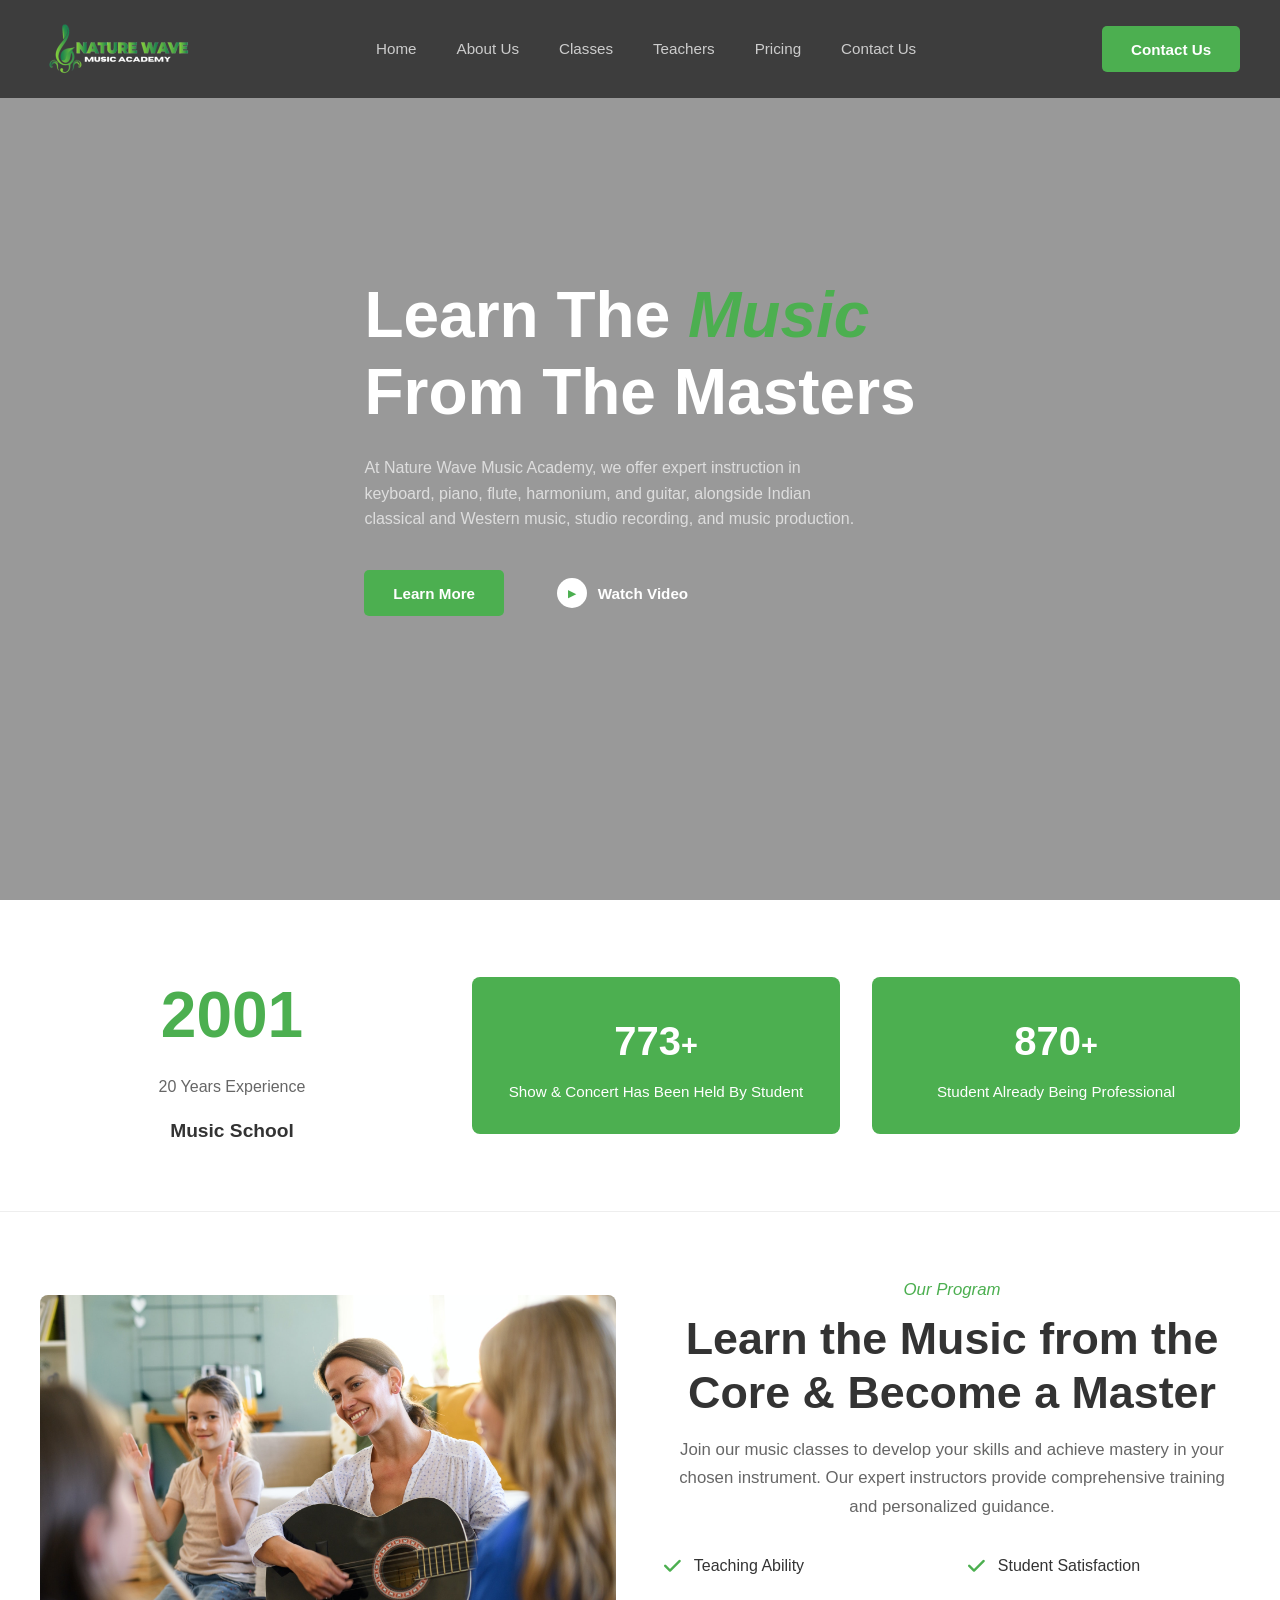
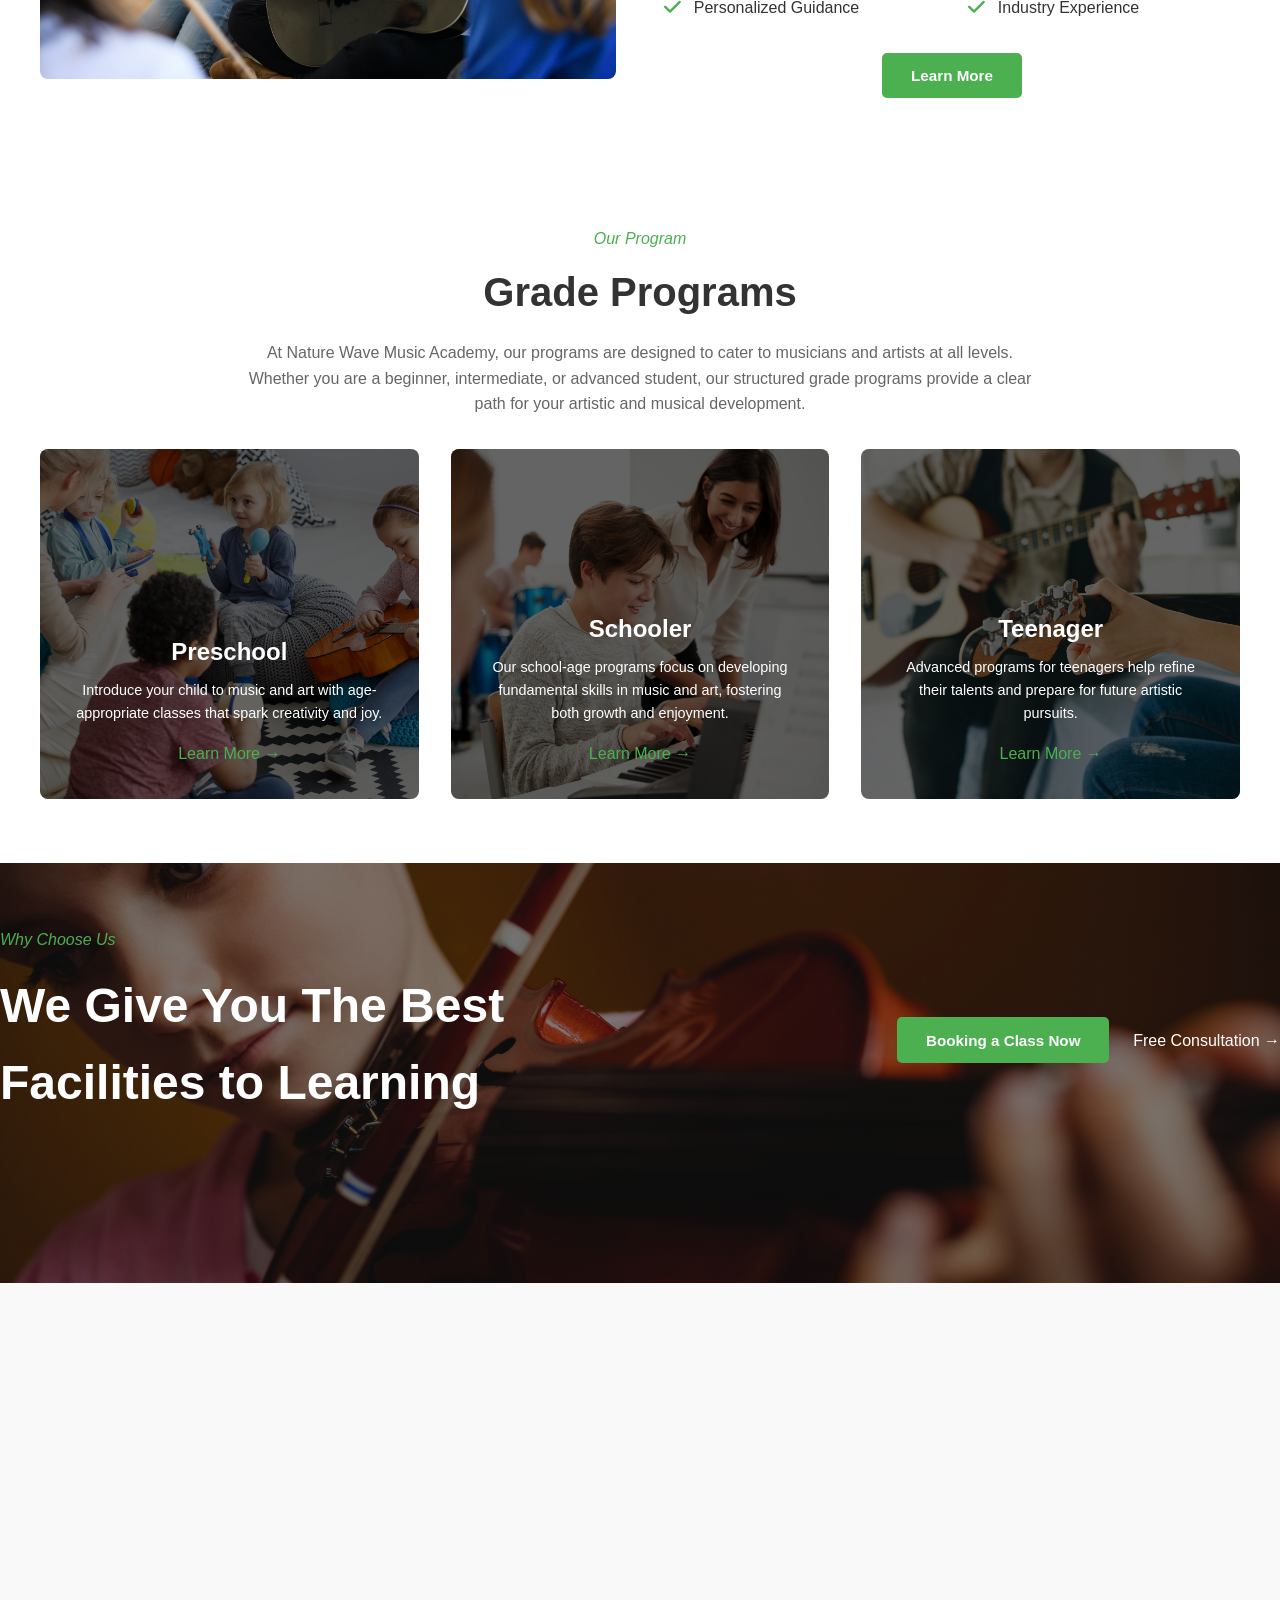
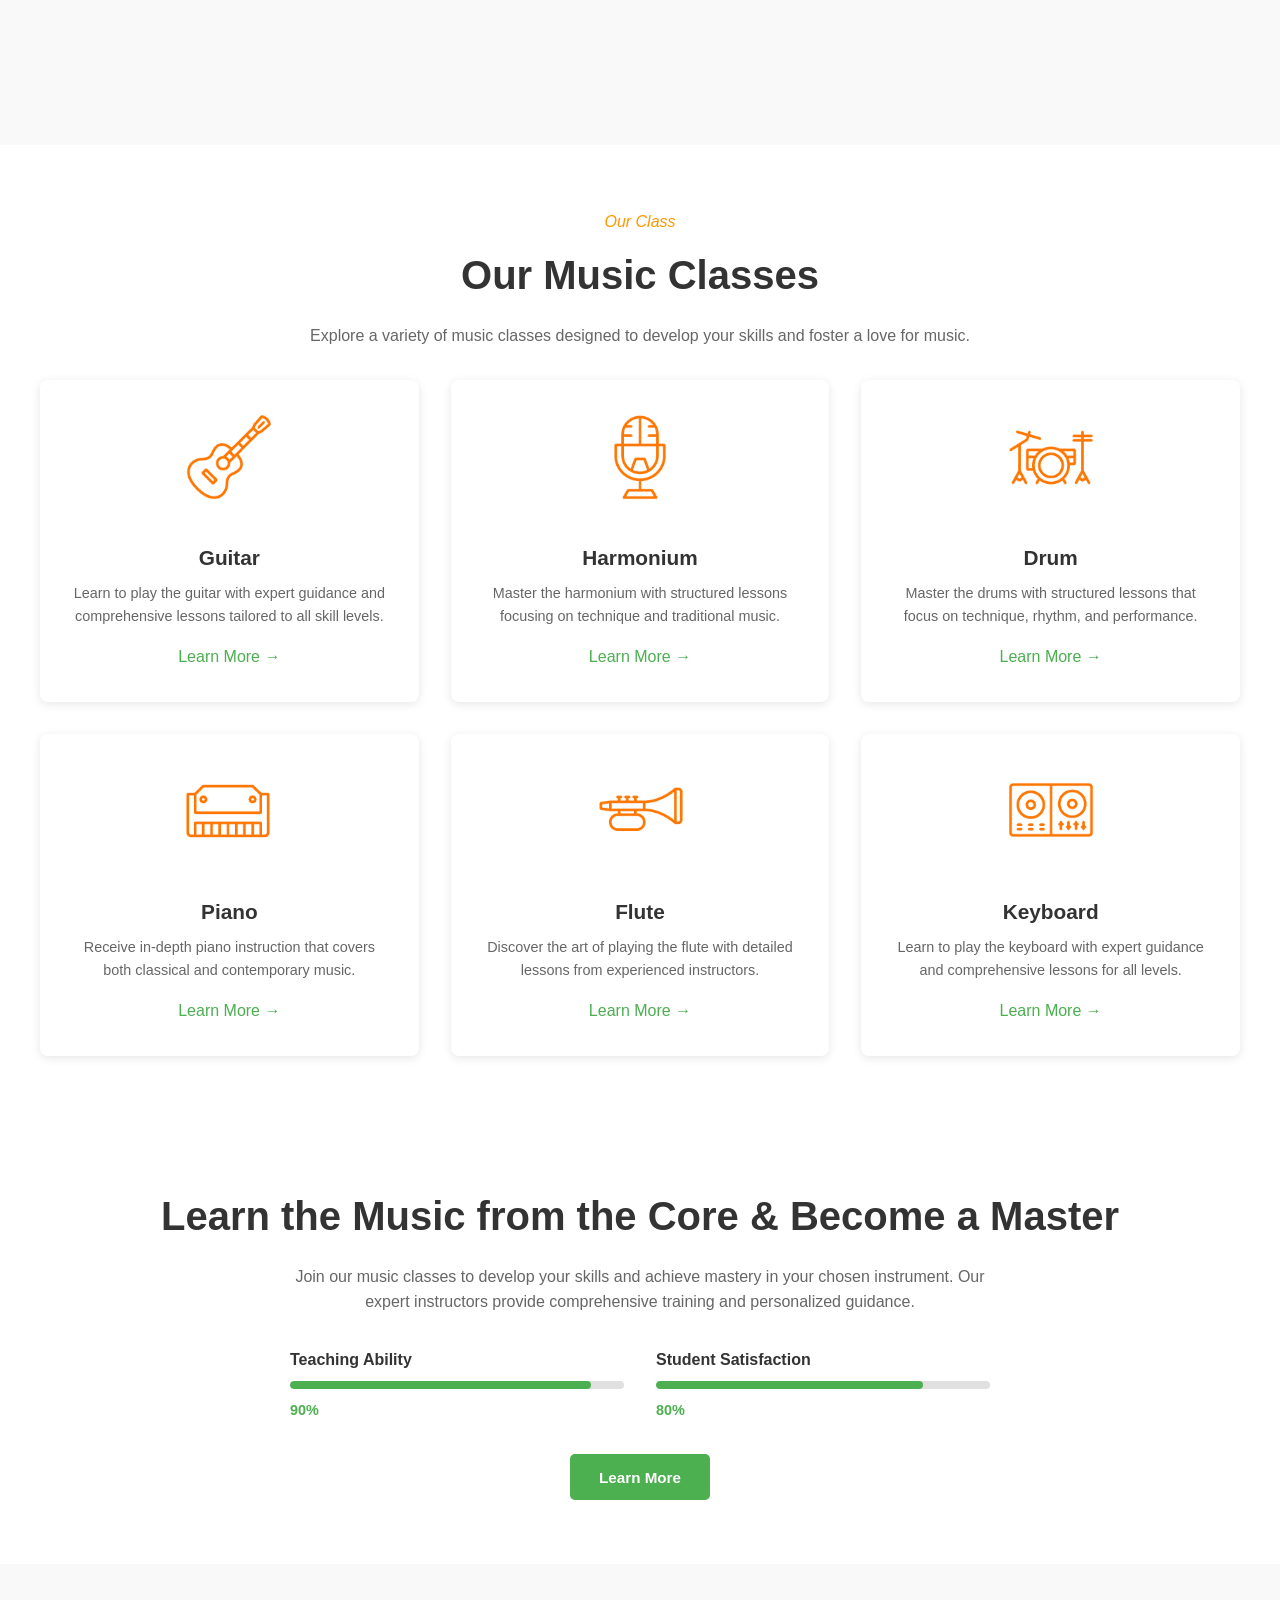
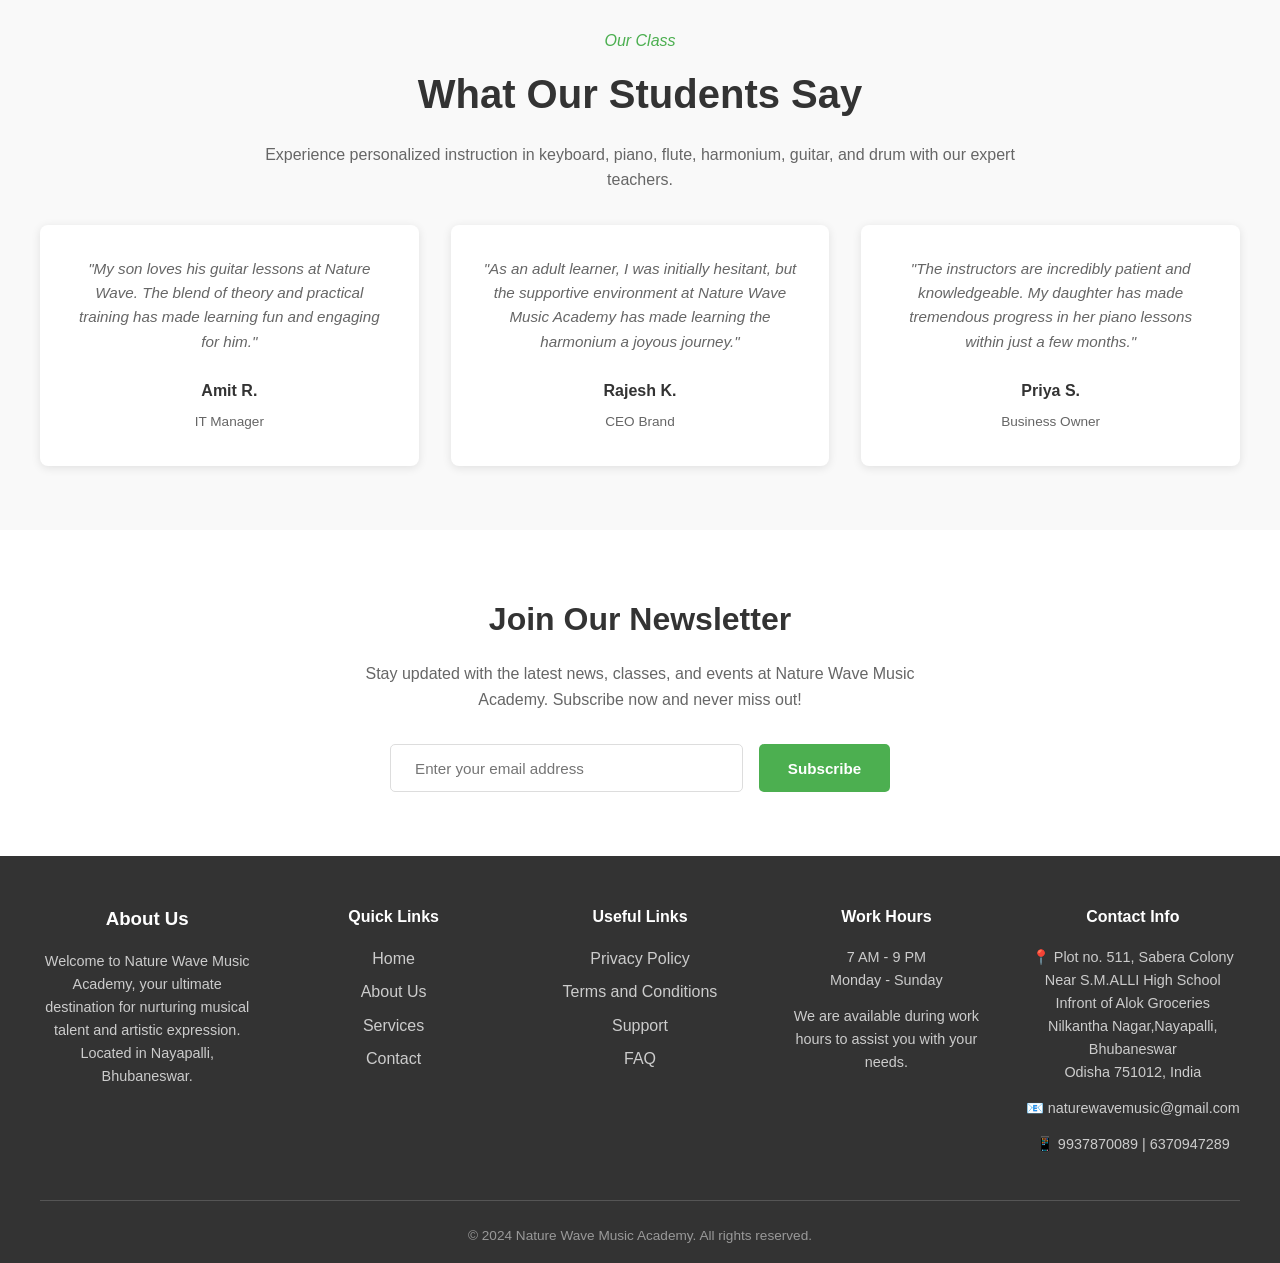
==== commit fd2aea56: "Update map, icon and address" ====
--- a/index.html
+++ b/index.html
@@ -4,6 +4,7 @@
     <meta charset="UTF-8">
     <meta name="viewport" content="width=device-width, initial-scale=1.0">
     <title>Nature Wave Music Academy</title>
+    <link rel="stylesheet" href="https://cdnjs.cloudflare.com/ajax/libs/font-awesome/6.4.0/css/all.min.css">
     <link rel="stylesheet" href="css/style.css">
 </head>
 <body>
@@ -82,29 +83,38 @@
         </section>
 
         <!-- About Us Section -->
-        <section id="about" class="about-us">
-            <div class="container">
-                <div class="about-content">
-                    <div class="about-text">
-                        <p class="subtitle">About Us</p>
-                        <h2>Learn the Music from the Core & Become a Master</h2>
-                        <p>At Nature Wave Music Academy, we believe in providing a deep and comprehensive understanding of music. Our expert instructors guide you through the nuances of various instruments and musical styles, ensuring you master your craft.</p>
-                        <div class="about-features">
-                            <div class="about-feature-item">
-                                <span class="checkmark">✓</span> Basic Knowledge
-                            </div>
-                            <div class="about-feature-item">
-                                <span class="checkmark">✓</span> Instruments
-                            </div>
-                            <div class="about-feature-item">
-                                <span class="checkmark">✓</span> Vocals Lesson
-                            </div>
-                            <div class="about-feature-item">
-                                <span class="checkmark">✓</span> Industry Lesson
-                            </div>
-                        </div>
-                        <button class="btn btn-primary">About Us</button>
-                    </div>
+        <section class="join-class" id="about">
+            <div class="container join-container">
+                <div class="join-image-col">
+                    <img src="images/group-of-homeschooling-children-with-teacher-having-music-lesson-indoors-coronavirus-concept-.jpg" alt="Students with teacher" class="join-image">
+                </div>
+                <div class="join-content-col">
+                    <p class="subtitle">Our Program</p>
+                    <h2>Learn the Music from the Core & Become a Master</h2>
+                    <p>Join our music classes to develop your skills and achieve mastery in your chosen instrument. Our expert instructors provide comprehensive training and personalized guidance.</p>
+                    <div class="join-features">
+                        <div class="join-feature-col">
+                            <div class="join-feature-item">
+                                <i class="fas fa-check"></i>
+                                <span>Teaching Ability</span>
+                            </div>
+                            <div class="join-feature-item">
+                                <i class="fas fa-check"></i>
+                                <span>Personalized Guidance</span>
+                            </div>
+                        </div>
+                        <div class="join-feature-col">
+                            <div class="join-feature-item">
+                                <i class="fas fa-check"></i>
+                                <span>Student Satisfaction</span>
+                            </div>
+                            <div class="join-feature-item">
+                                <i class="fas fa-check"></i>
+                                <span>Industry Experience</span>
+                            </div>
+                        </div>
+                    </div>
+                    <button class="btn btn-primary">Learn More</button>
                 </div>
             </div>
         </section>
@@ -118,7 +128,7 @@
                 
                 <div class="programs-grid">
                     <div class="program-card">
-                        <img src="images/preschool.jpg" alt="Preschool">
+                        <img src="images/playing-the-music.jpg" alt="Preschool">
                         <div class="card-overlay">
                             <h3>Preschool</h3>
                             <p>Introduce your child to music and art with age-appropriate classes that spark creativity and joy.</p>
@@ -126,7 +136,7 @@
                         </div>
                     </div>
                     <div class="program-card">
-                        <img src="images/schooler.jpg" alt="Schooler">
+                        <img src="images/male-pupil-with-teacher-playing-piano-in-music-lesson-1.jpg" alt="Schooler">
                         <div class="card-overlay">
                             <h3>Schooler</h3>
                             <p>Our school-age programs focus on developing fundamental skills in music and art, fostering both growth and enjoyment.</p>
@@ -134,7 +144,7 @@
                         </div>
                     </div>
                     <div class="program-card">
-                        <img src="images/teenager.jpg" alt="Teenager">
+                        <img src="images/learning-guitar-game.jpg" alt="Teenager">
                         <div class="card-overlay">
                             <h3>Teenager</h3>
                             <p>Advanced programs for teenagers help refine their talents and prepare for future artistic pursuits.</p>
@@ -147,15 +157,16 @@
 
         <!-- Facilities Section -->
         <section class="facilities">
-            <div class="facility-bg">
-                <div class="facility-overlay">
-                    <div class="container">
+            <img src="images/girl-playing-the-violin.jpg" alt="Girl playing violin" class="facility-image">
+            <div class="facility-overlay">
+                <div class="container facility-container">
+                    <div class="facility-content-left">
                         <p class="subtitle">Why Choose Us</p>
                         <h2>We Give You The Best Facilities to Learning</h2>
-                        <div class="buttons">
-                            <button class="btn btn-primary">Booking a Class Now</button>
-                            <a href="#" class="link-arrow">Free Consultation →</a>
-                        </div>
+                    </div>
+                    <div class="facility-content-right">
+                        <button class="btn btn-primary">Booking a Class Now</button>
+                        <a href="#" class="link-arrow">Free Consultation →</a>
                     </div>
                 </div>
             </div>
@@ -166,22 +177,22 @@
             <div class="container">
                 <div class="features-grid">
                     <div class="feature-box">
-                        <div class="icon">🎙️</div>
+                        <div class="icon"><i class="fas fa-microphone"></i></div>
                         <h3>Free Equipment</h3>
                         <p>Experience top-notch facilities and resources, including free consultations and essential equipment to support your learning.</p>
                     </div>
                     <div class="feature-box">
-                        <div class="icon">💻</div>
+                        <div class="icon"><i class="fas fa-laptop"></i></div>
                         <h3>High Tech</h3>
                         <p>Utilize our fully-equipped music studio for quality recording and production, designed to meet your artistic needs.</p>
                     </div>
                     <div class="feature-box">
-                        <div class="icon">🏠</div>
+                        <div class="icon"><i class="fas fa-building"></i></div>
                         <h3>Music Studio</h3>
                         <p>Take advantage of our professionally equipped music studio designed for high-quality recording and production.</p>
                     </div>
                     <div class="feature-box">
-                        <div class="icon">👨‍🏫</div>
+                        <div class="icon"><i class="fas fa-person-chalkboard"></i></div>
                         <h3>Expert Teacher</h3>
                         <p>Learn from skilled instructors who provide personalized guidance to help you reach your artistic goals efficiently.</p>
                     </div>
@@ -198,37 +209,37 @@
                 
                 <div class="classes-grid">
                     <div class="class-card">
-                        <div class="class-icon">🎸</div>
+                        <div class="class-icon"><img src="images/guitar1.png" alt="guitar" class="music-icon"></div>
                         <h3>Guitar</h3>
                         <p>Learn to play the guitar with expert guidance and comprehensive lessons tailored to all skill levels.</p>
                         <a href="#" class="learn-more">Learn More →</a>
                     </div>
                     <div class="class-card">
-                        <div class="class-icon">🎹</div>
+                        <div class="class-icon"><img src="images/vocal1.png" alt="vocal" class="music-icon"></div>
                         <h3>Harmonium</h3>
                         <p>Master the harmonium with structured lessons focusing on technique and traditional music.</p>
                         <a href="#" class="learn-more">Learn More →</a>
                     </div>
                     <div class="class-card">
-                        <div class="class-icon">🥁</div>
+                        <div class="class-icon"><img src="images/drum1.png" alt="drum" class="music-icon"></div>
                         <h3>Drum</h3>
                         <p>Master the drums with structured lessons that focus on technique, rhythm, and performance.</p>
                         <a href="#" class="learn-more">Learn More →</a>
                     </div>
                     <div class="class-card">
-                        <div class="class-icon">🎹</div>
+                        <div class="class-icon"><img src="images/piano1.png" alt="piano" class="music-icon"></div>
                         <h3>Piano</h3>
                         <p>Receive in-depth piano instruction that covers both classical and contemporary music.</p>
                         <a href="#" class="learn-more">Learn More →</a>
                     </div>
                     <div class="class-card">
-                        <div class="class-icon">🪘</div>
+                        <div class="class-icon"><img src="images/saxo1.png" alt="flute" class="music-icon"></div>
                         <h3>Flute</h3>
                         <p>Discover the art of playing the flute with detailed lessons from experienced instructors.</p>
                         <a href="#" class="learn-more">Learn More →</a>
                     </div>
                     <div class="class-card">
-                        <div class="class-icon">⌨️</div>
+                        <div class="class-icon"><img src="images/dj1.png" alt="keyboard" class="music-icon"></div>
                         <h3>Keyboard</h3>
                         <p>Learn to play the keyboard with expert guidance and comprehensive lessons for all levels.</p>
                         <a href="#" class="learn-more">Learn More →</a>
@@ -338,14 +349,14 @@
                 </div>
                 <div class="footer-section">
                     <h4>Work Hours</h4>
-                    <p>9 AM - 7 PM<br>Monday - Saturday</p>
+                    <p>7 AM - 9 PM<br>Monday - Sunday</p>
                     <p>We are available during work hours to assist you with your needs.</p>
                 </div>
                 <div class="footer-section">
                     <h4>Contact Info</h4>
-                    <p>📍 Beherasahi, Nilakantha Nagar<br>Nayapalli, Bhubaneswar, Odisha</p>
+                    <p>📍 Plot no. 511, Sabera Colony <br>Near S.M.ALLI High School<br>Infront of Alok Groceries<br>Nilkantha Nagar,Nayapalli, Bhubaneswar<br>Odisha 751012, India</p>
                     <p>📧 naturewavemusic@gmail.com</p>
-                    <p>📱 9937870089 | 8144803977</p>
+                    <p>📱 9937870089 | 6370947289</p>
                 </div>
             </div>
             <div class="footer-bottom">
--- a/css/style.css
+++ b/css/style.css
@@ -21,6 +21,13 @@
     max-width: 1400px;
     margin: 0 auto;
     padding: 0 40px;
+}
+
+.container-background-img {
+    max-width: 1400px;
+    margin: 0 auto;
+    padding: 0 40px;
+    height: 400px;
 }
 
 /* Navigation Bar */
@@ -553,27 +560,54 @@
     min-height: 400px;
     display: flex;
     align-items: center;
-}
-
-.facility-bg {
+    overflow: hidden;
+}
+
+.facility-image {
     position: absolute;
     top: 0;
     left: 0;
-    right: 0;
-    bottom: 0;
-    background: linear-gradient(rgba(0, 0, 0, 0.5), rgba(0, 0, 0, 0.5)), url('images/facility-bg.jpg');
-    background-size: cover;
-    background-position: center;
+    width: 100%;
+    height: 100%;
+    object-fit: cover;
+    z-index: 1;
 }
 
 .facility-overlay {
     position: relative;
     z-index: 2;
     width: 100%;
+    background: linear-gradient(rgba(0, 0, 0, 0.5), rgba(0, 0, 0, 0.5));
+    height: 420px;
 }
 
 .facility-overlay .container {
     padding: 4rem 0;
+    display: grid;
+    grid-template-columns: 1fr 1fr;
+    gap: 3rem;
+    align-items: center;
+}
+
+.facility-content-left .subtitle {
+    color: var(--primary-color);
+    font-style: italic;
+}
+
+.facility-content-left h2 {
+    font-size: 3rem;
+    color: white;
+    margin: 1rem 0 2rem;
+}
+
+.facility-content-right {
+    display: flex;
+    flex-direction: row;
+    gap: 1.5rem;
+    align-items: center;
+    justify-content: flex-end;
+    flex-wrap: nowrap;
+    white-space: nowrap;
 }
 
 .facility-overlay .subtitle {
@@ -585,13 +619,6 @@
     font-size: 3rem;
     color: white;
     margin: 1rem 0 2rem;
-}
-
-.buttons {
-    display: flex;
-    gap: 1.5rem;
-    justify-content: flex-start;
-    flex-wrap: wrap;
 }
 
 .link-arrow {
@@ -614,35 +641,56 @@
 .features-grid {
     display: grid;
     grid-template-columns: repeat(4, 1fr);
-    gap: 2rem;
+    gap: 0;
 }
 
 .feature-box {
     background: white;
-    padding: 2rem;
-    border-radius: 8px;
-    text-align: center;
-    box-shadow: 0 2px 10px rgba(0, 0, 0, 0.1);
-    transition: transform 0.3s;
+    padding: 2.5rem;
+    text-align: center;
+    box-shadow: none;
+    border-right: 1px solid #eee;
+    transition: background 0.3s;
+}
+
+.feature-box:last-child {
+    border-right: none;
 }
 
 .feature-box:hover {
-    transform: translateY(-5px);
+    background: #f0f8f0;
+    transform: none;
 }
 
 .icon {
-    font-size: 2.5rem;
+    font-size: 3rem;
+    margin-bottom: 1.5rem;
+    color: #ff9800;
+    display: flex;
+    align-items: center;
+    justify-content: center;
+}
+
+.icon i {
+    font-size: 3rem;
+    color: #ff9800;
+}
+
+.music-icon {
+    height: 90px;
+    width: 90px;
+}
+
+.feature-box h3 {
+    font-size: 1.5rem;
     margin-bottom: 1rem;
-}
-
-.feature-box h3 {
-    font-size: 1.3rem;
-    margin-bottom: 0.5rem;
+    color: var(--dark-color);
 }
 
 .feature-box p {
     color: var(--text-gray);
-    font-size: 0.9rem;
+    font-size: 1rem;
+    line-height: 1.6;
 }
 
 /* Classes Section */
@@ -755,6 +803,78 @@
     font-weight: bold;
     color: var(--primary-color);
     font-size: 0.9rem;
+}
+
+.join-class-img {
+    padding: 4rem 0;
+    background: white;
+}
+
+.join-container {
+    display: grid;
+    grid-template-columns: 1fr 1fr;
+    gap: 3rem;
+    align-items: center;
+}
+
+.join-image-col {
+    position: relative;
+    overflow: hidden;
+    border-radius: 8px;
+}
+
+.join-image {
+    width: 100%;
+    height: 100%;
+    object-fit: cover;
+    display: block;
+}
+
+.join-content-col .subtitle {
+    color: var(--primary-color);
+    font-style: italic;
+    margin-bottom: 0.5rem;
+}
+
+.join-content-col h2 {
+    font-size: 2.8rem;
+    margin-bottom: 1rem;
+    line-height: 1.2;
+    color: var(--dark-color);
+}
+
+.join-content-col > p {
+    color: var(--text-gray);
+    margin-bottom: 2rem;
+    line-height: 1.7;
+    font-size: 1.05rem;
+}
+
+.join-features {
+    display: grid;
+    grid-template-columns: 1fr 1fr;
+    gap: 2rem;
+    margin: 2rem 0;
+}
+
+.join-feature-col {
+    display: flex;
+    flex-direction: column;
+    gap: 1rem;
+}
+
+.join-feature-item {
+    display: flex;
+    align-items: center;
+    gap: 0.8rem;
+    font-size: 1rem;
+    color: var(--dark-color);
+}
+
+.join-feature-item i {
+    color: var(--primary-color);
+    font-size: 1.2rem;
+    flex-shrink: 0;
 }
 
 /* Testimonials Section */
